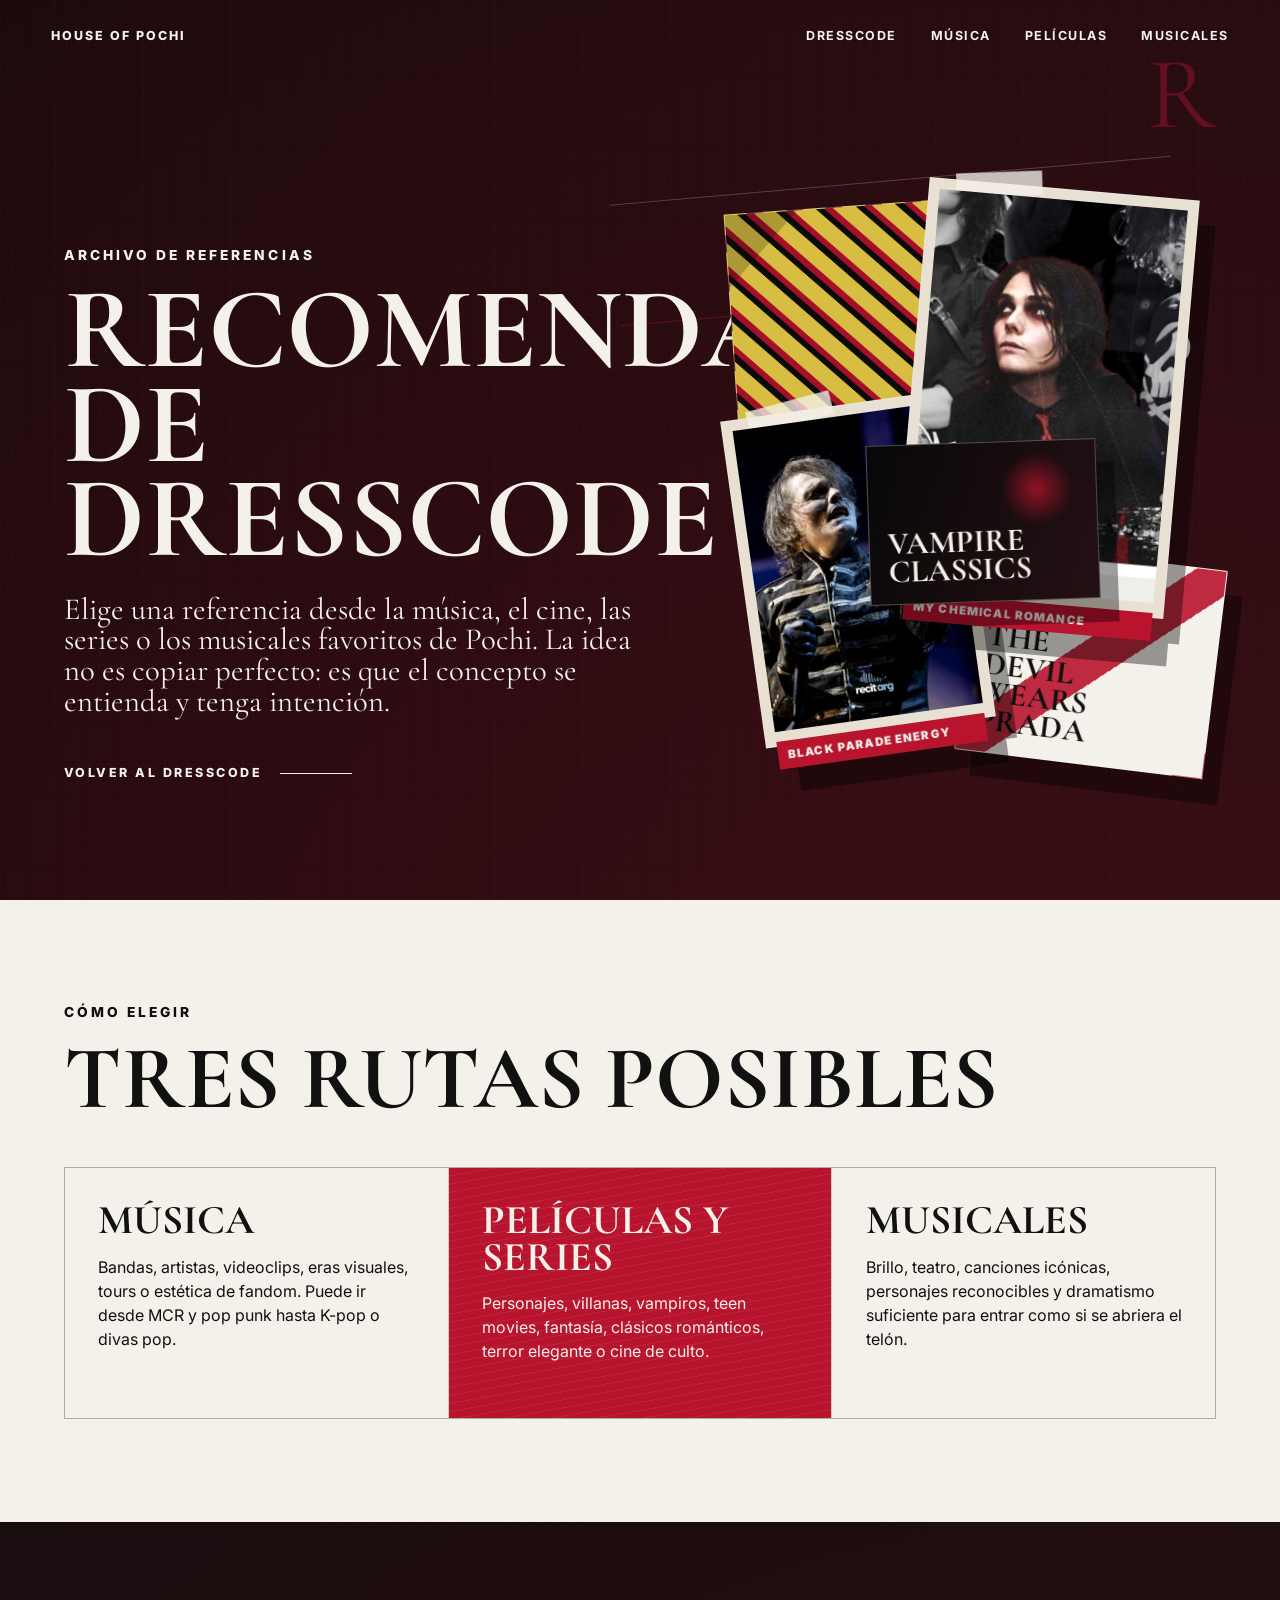
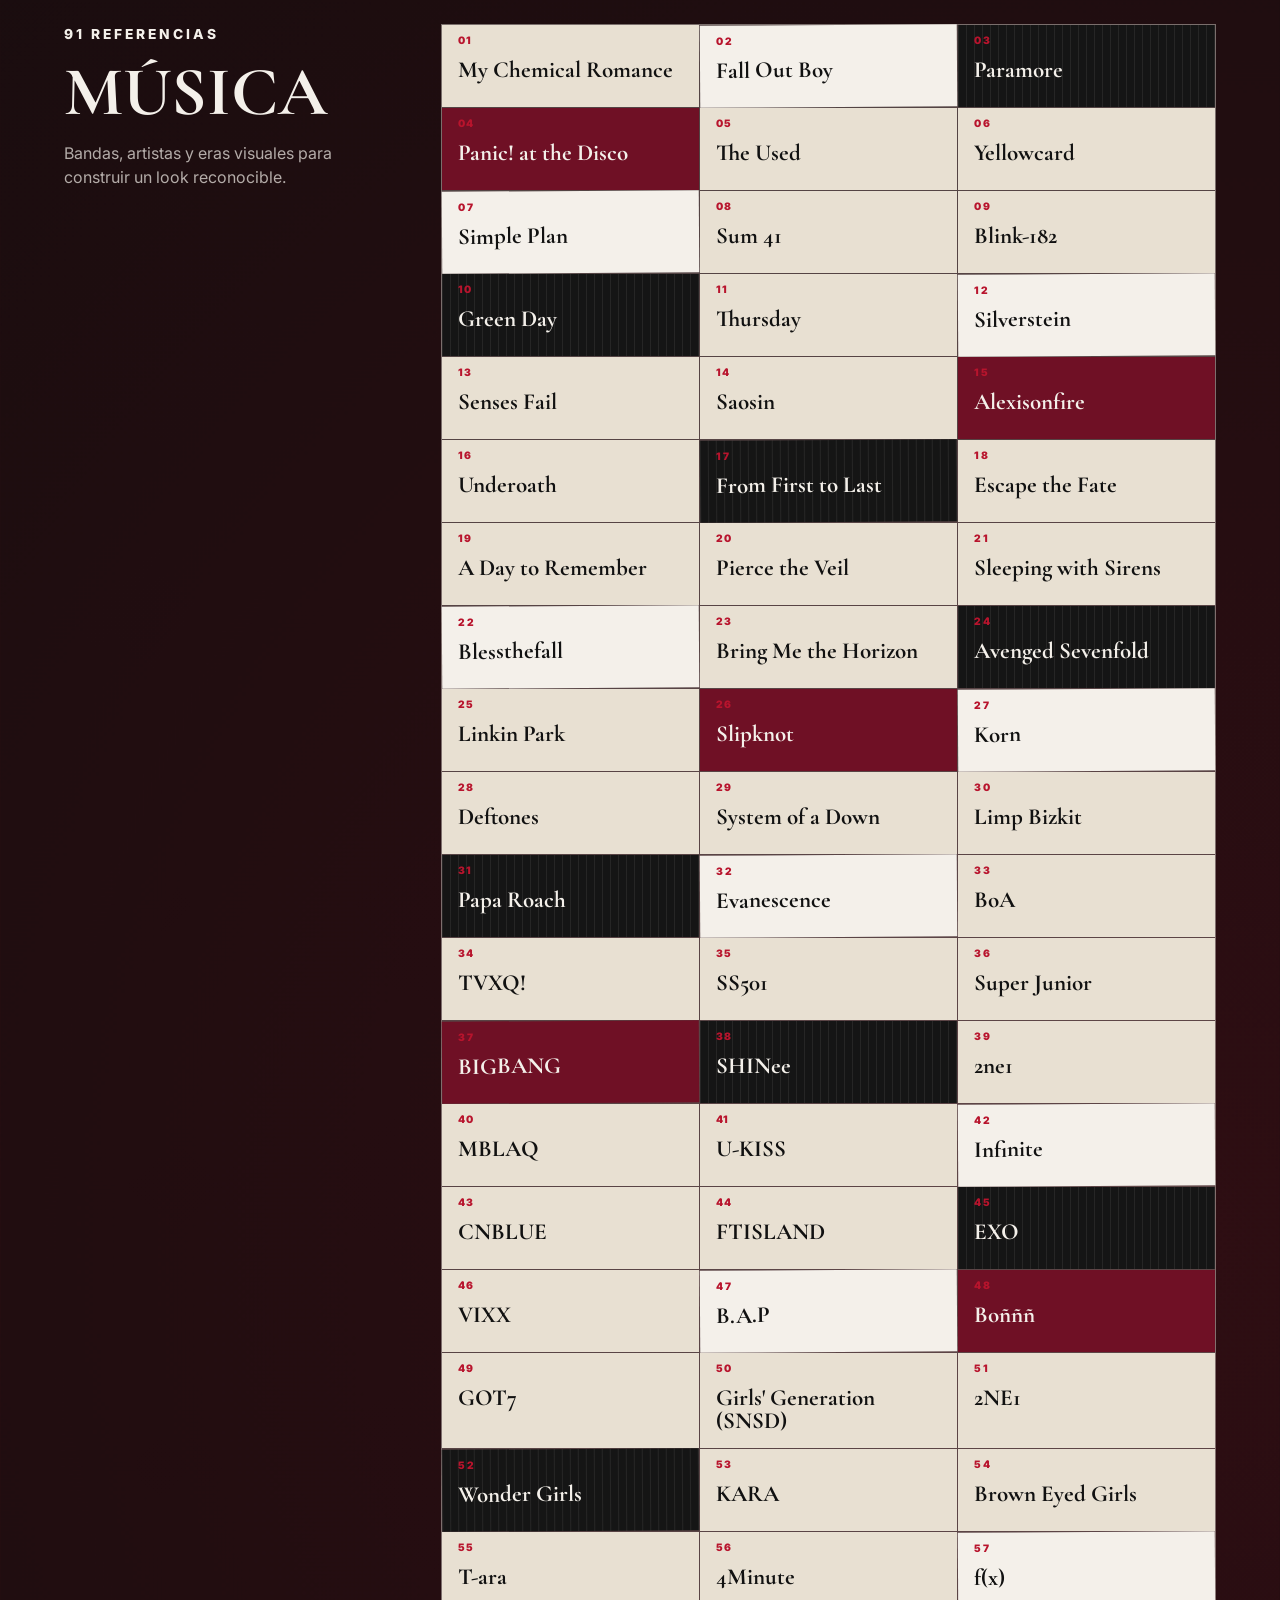
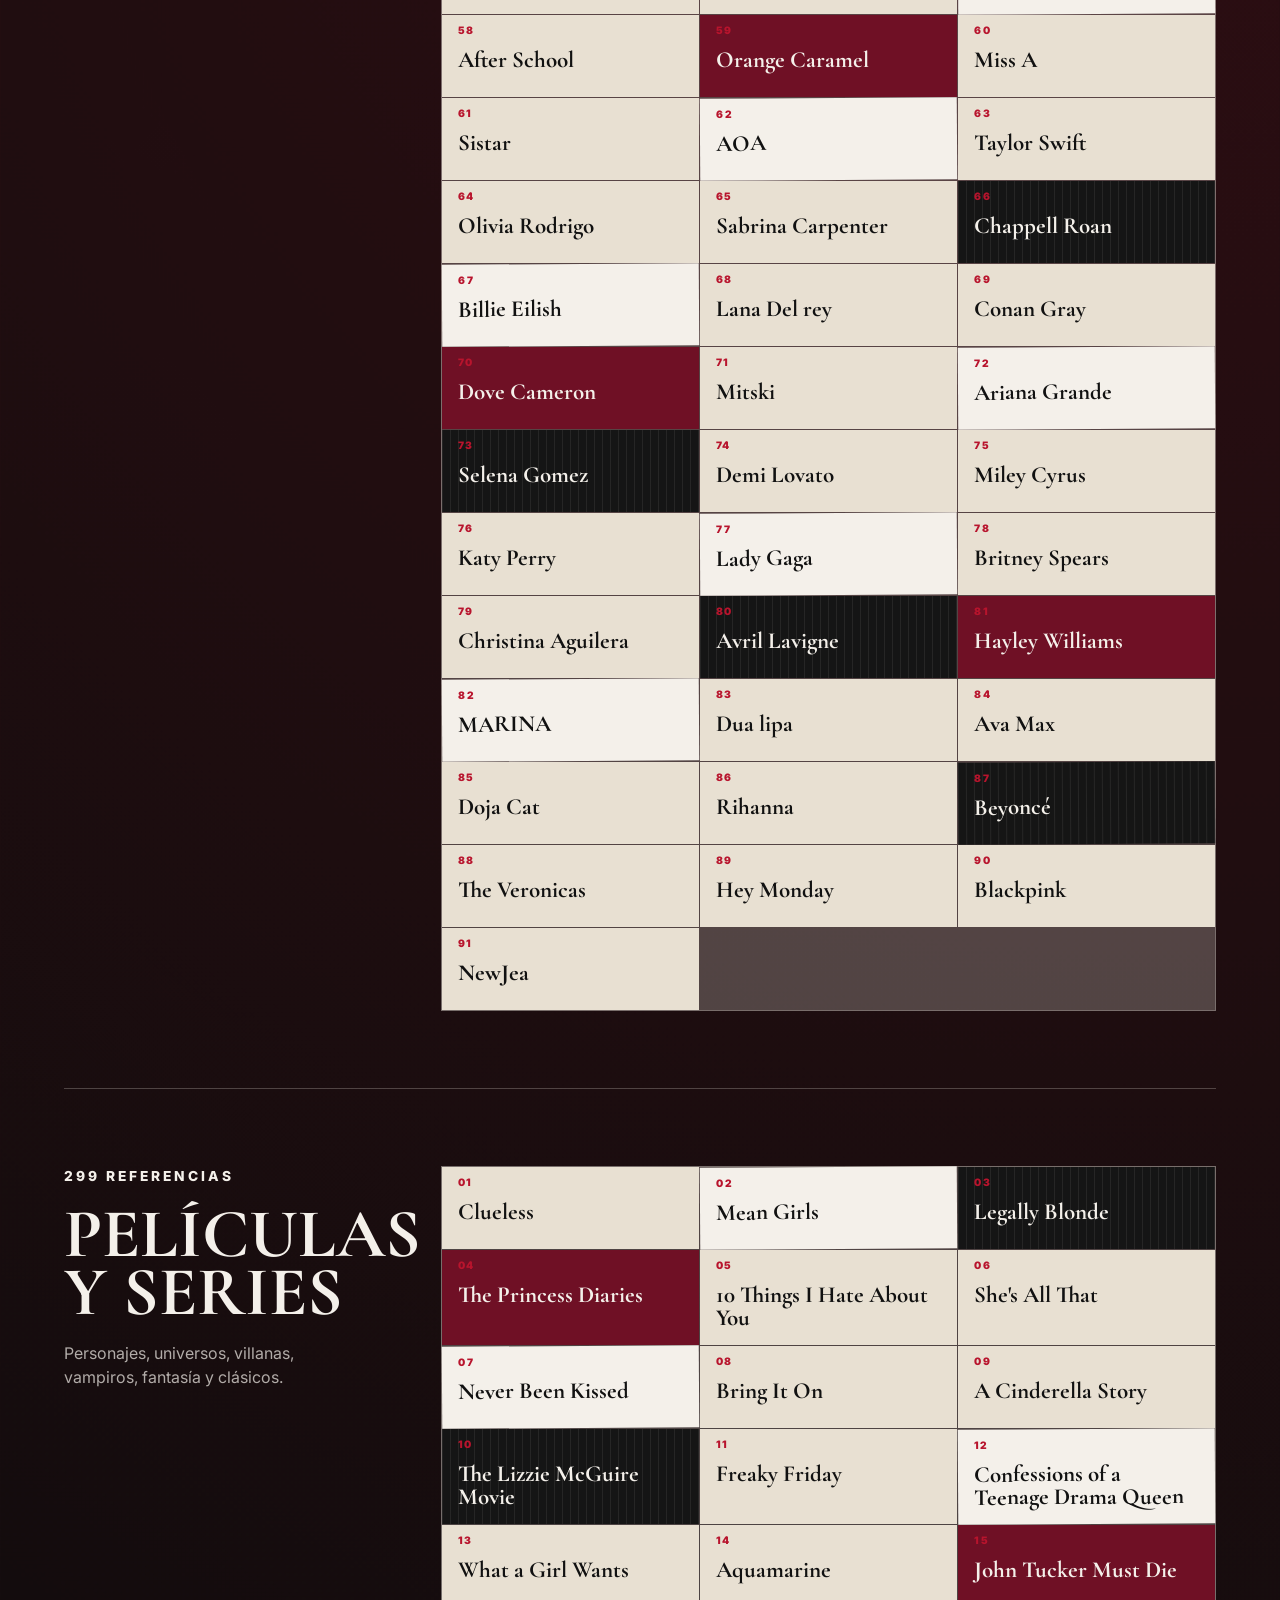
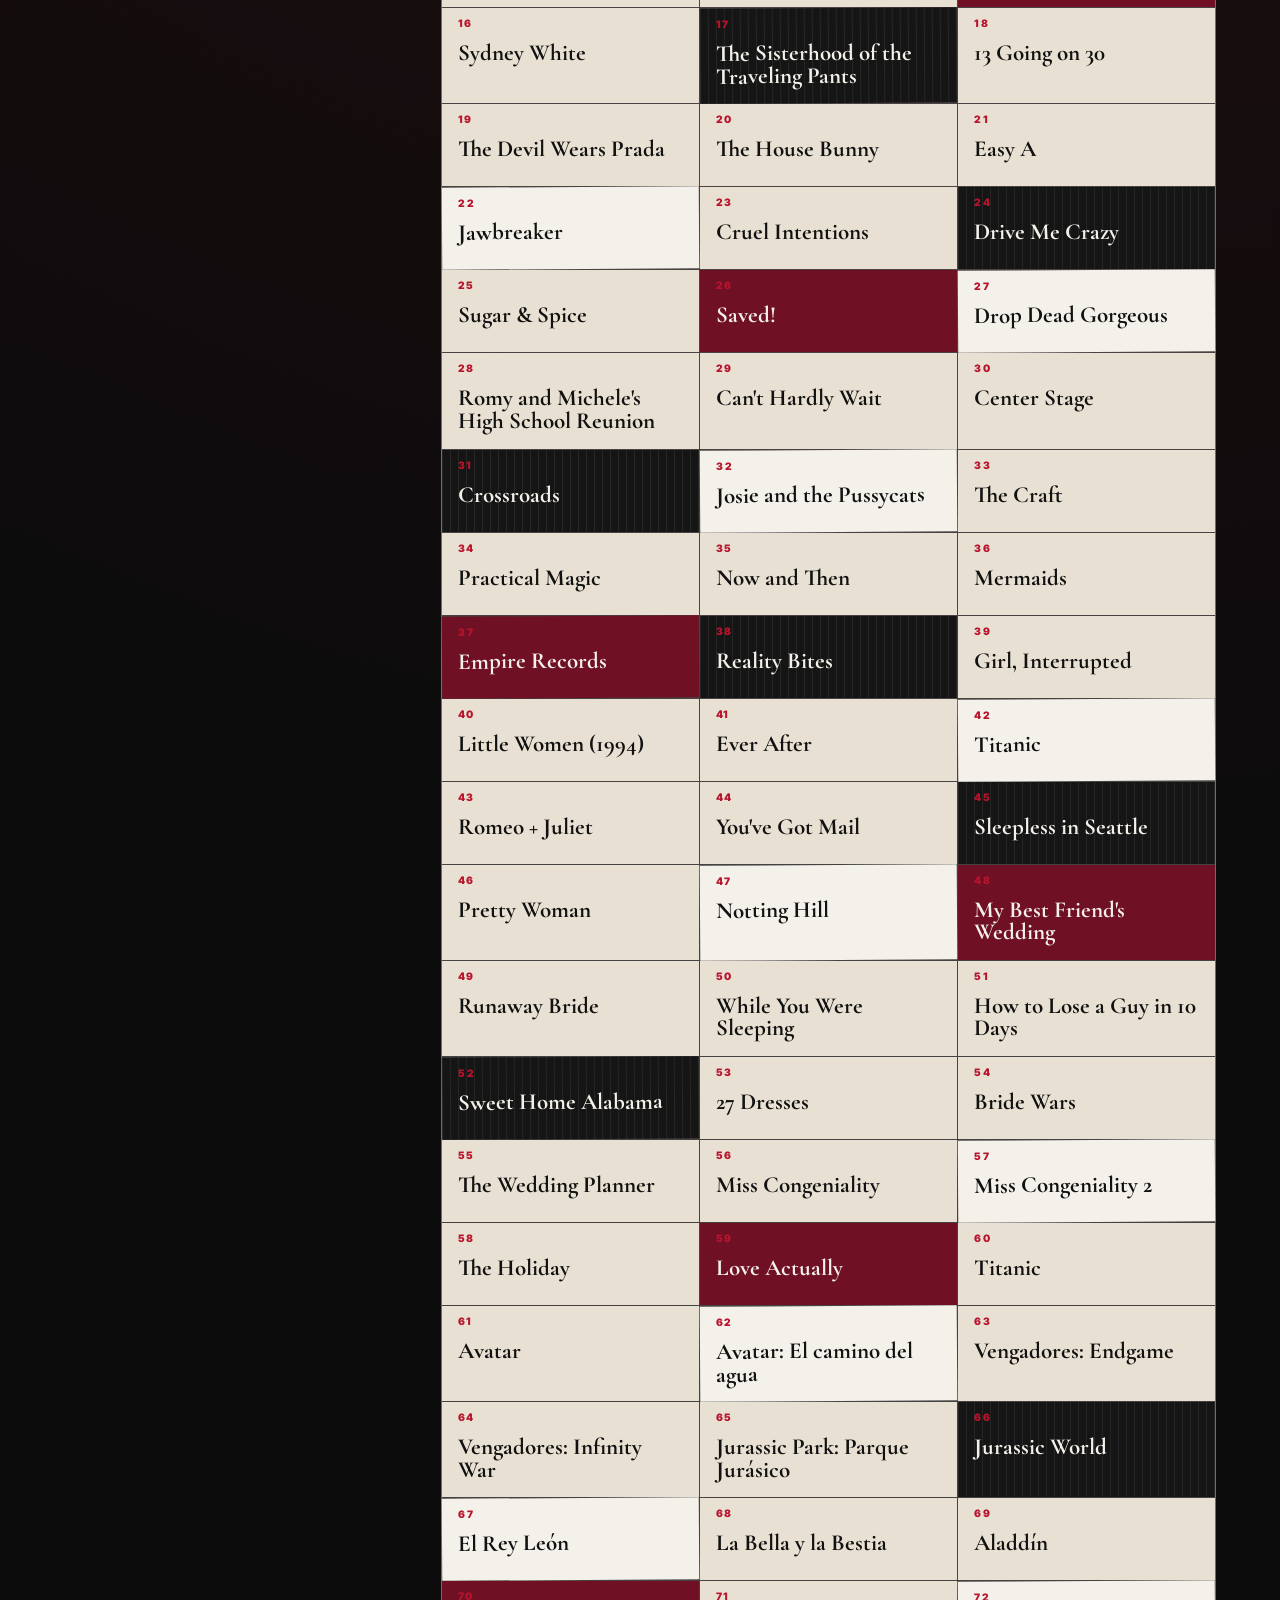
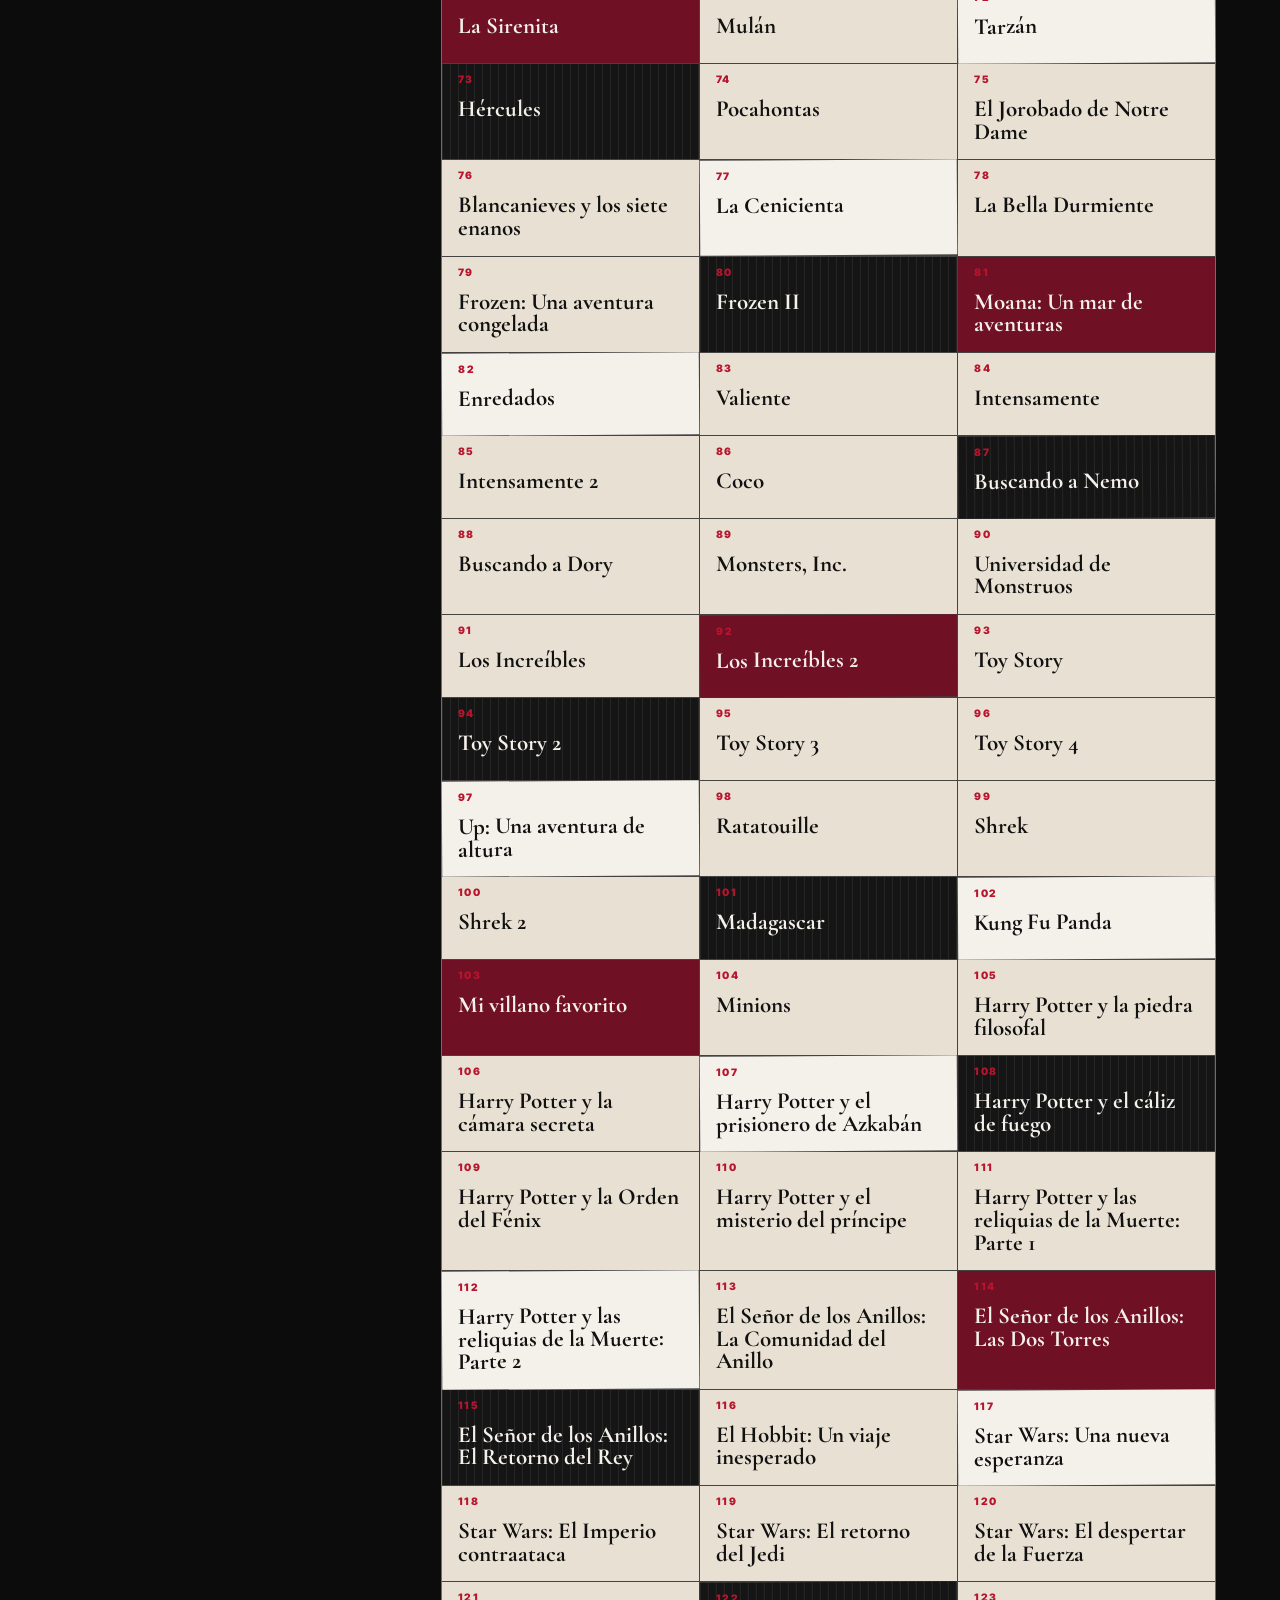
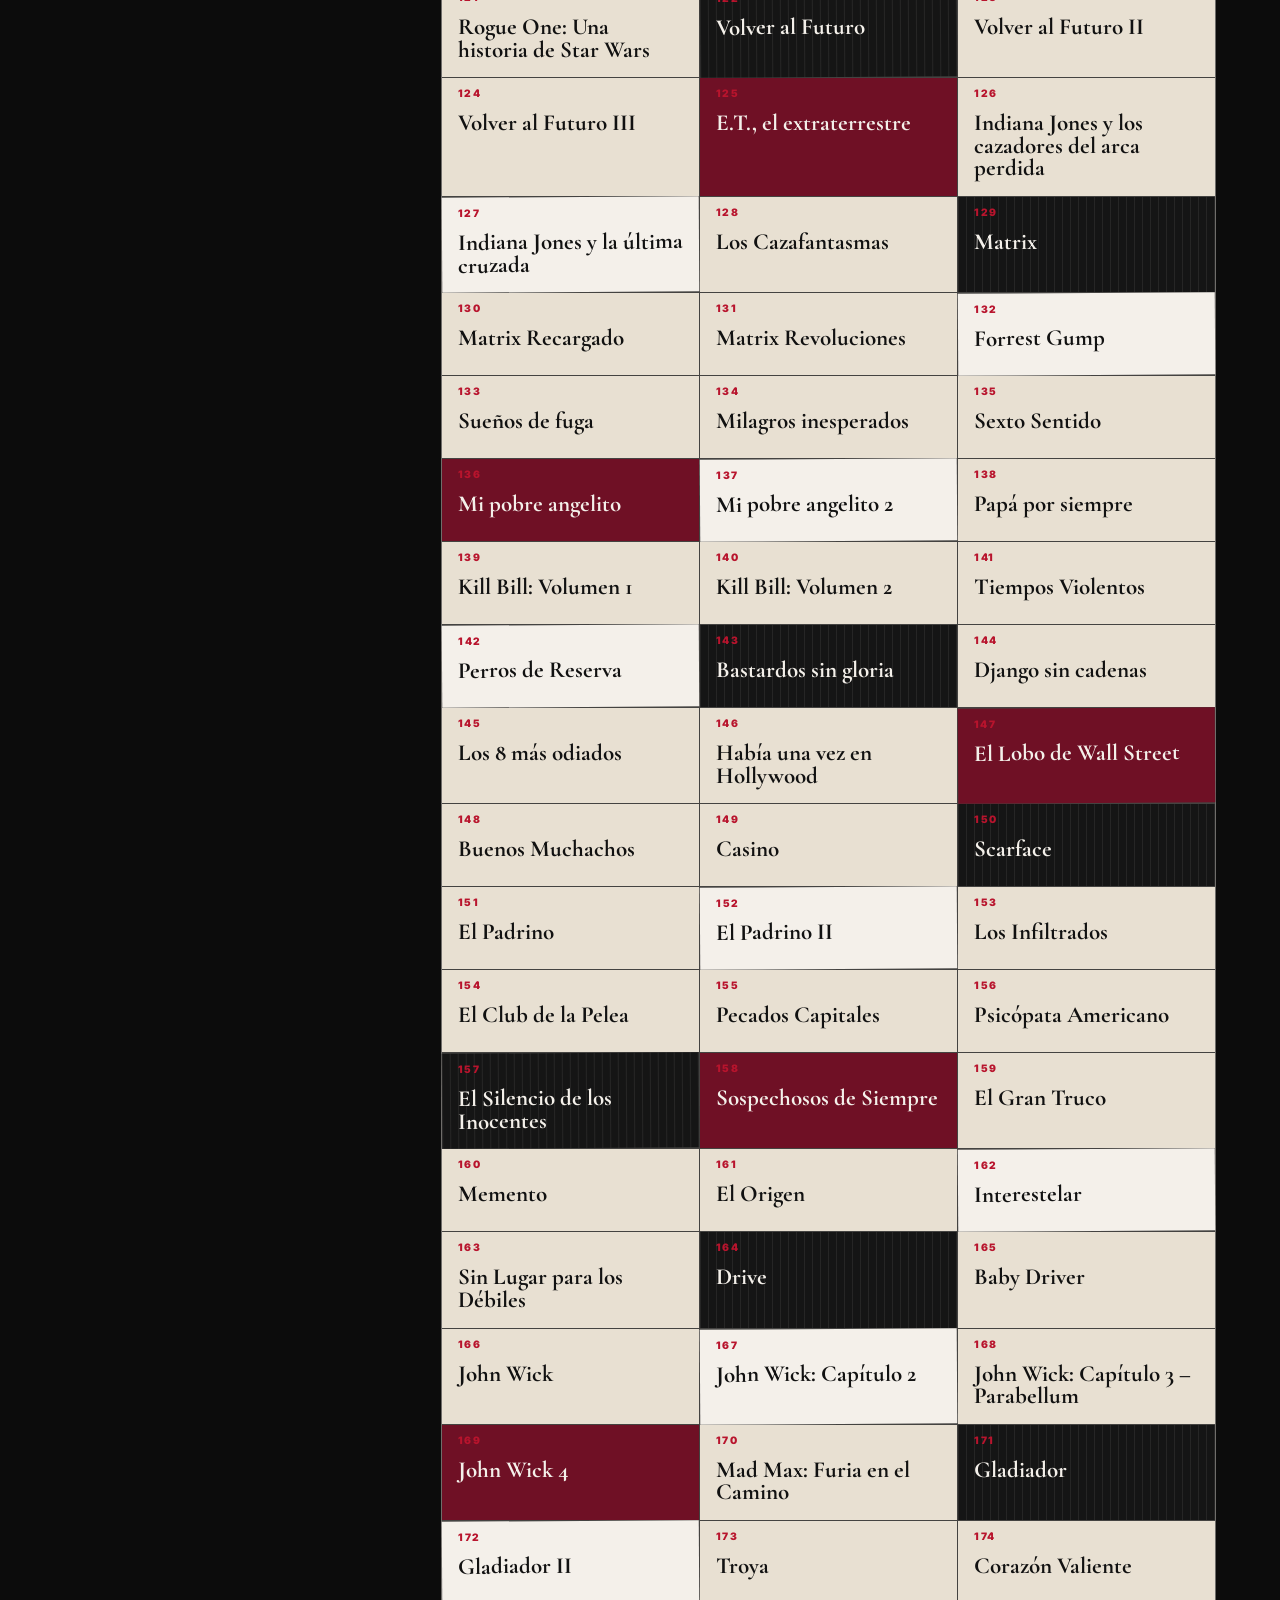
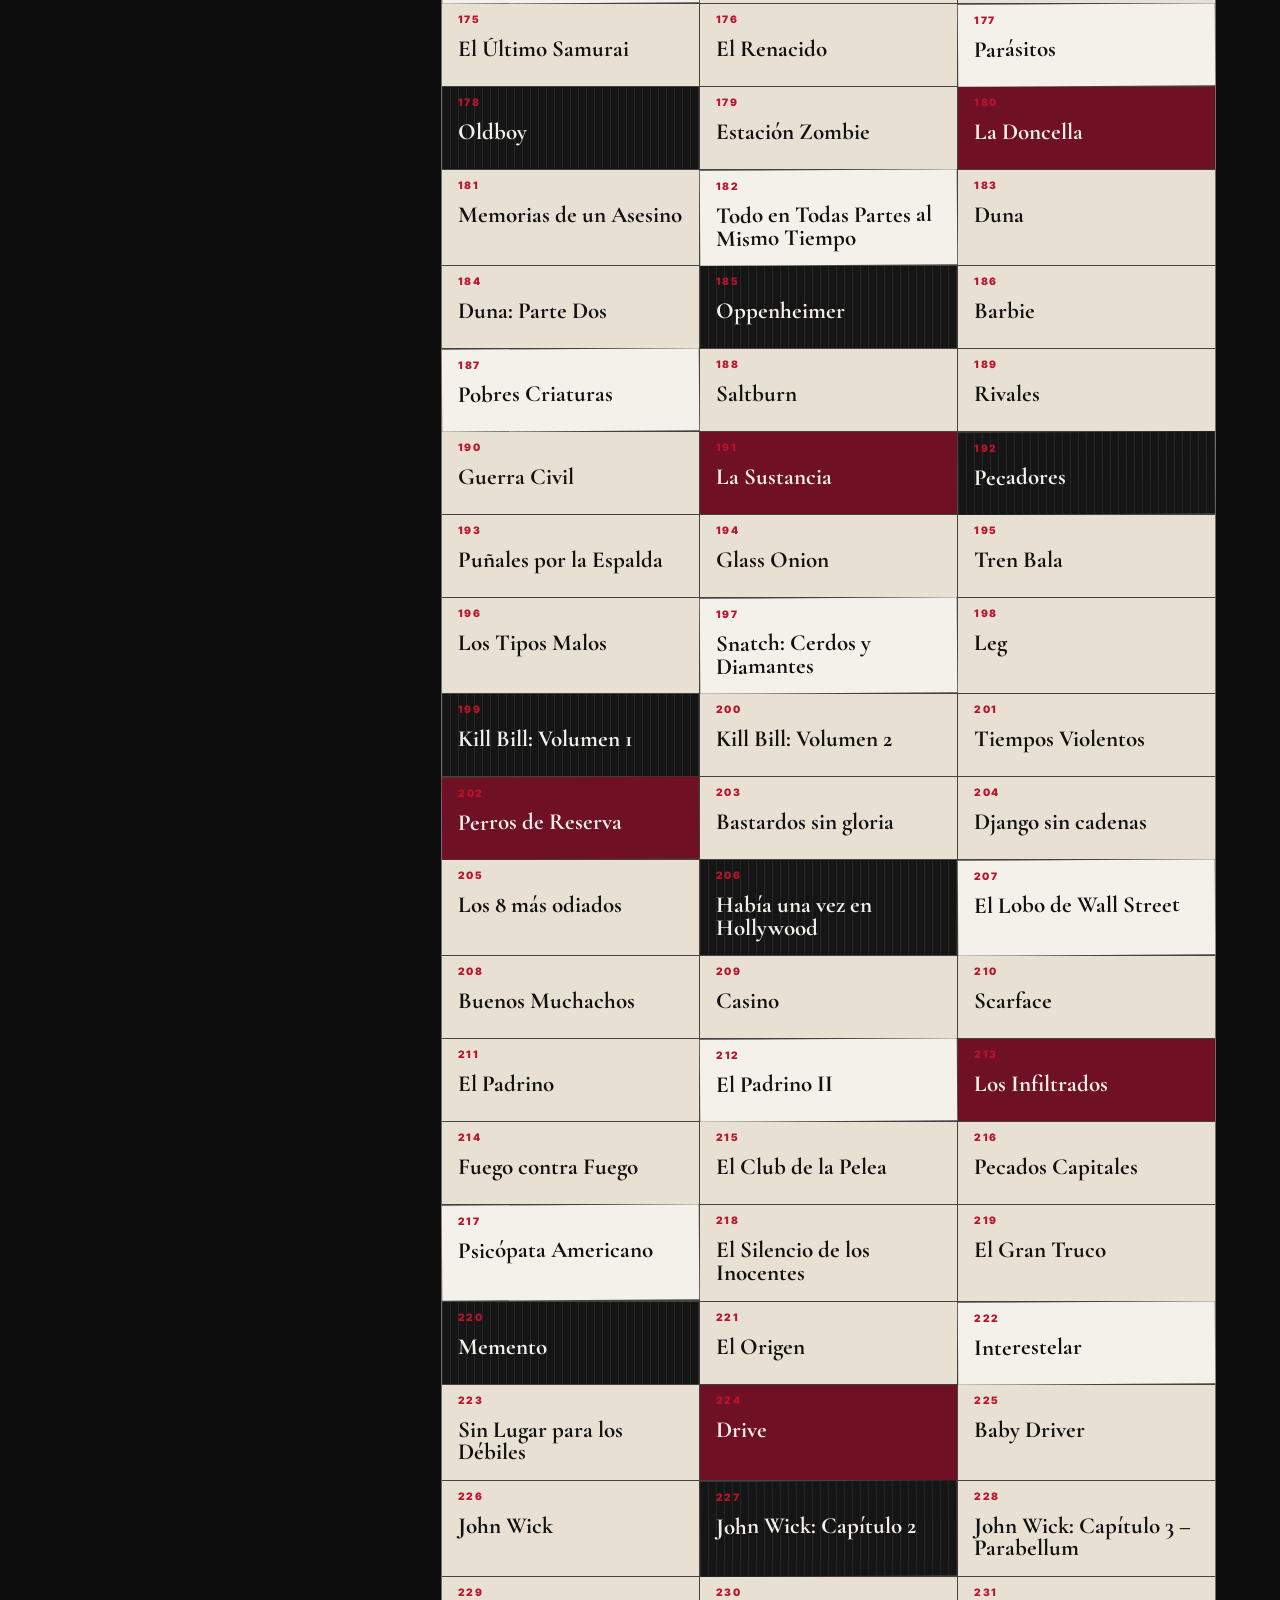
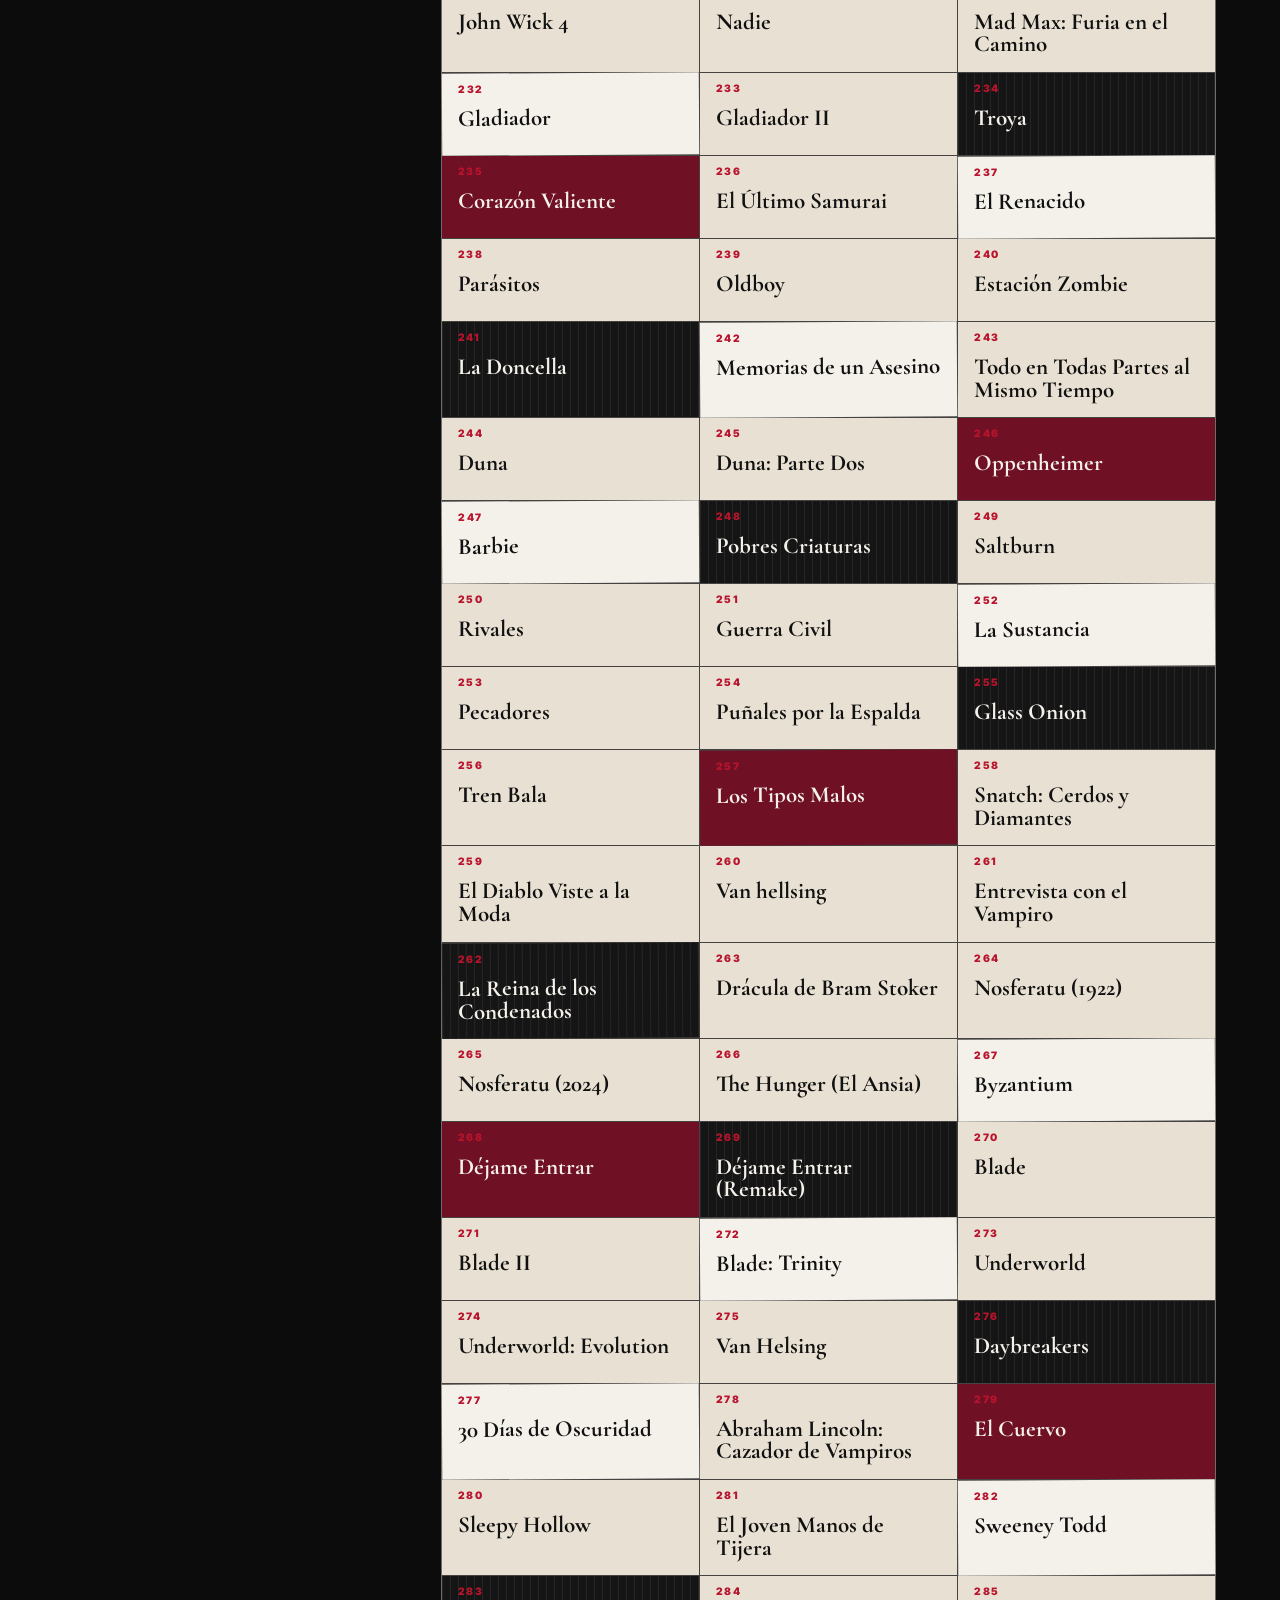
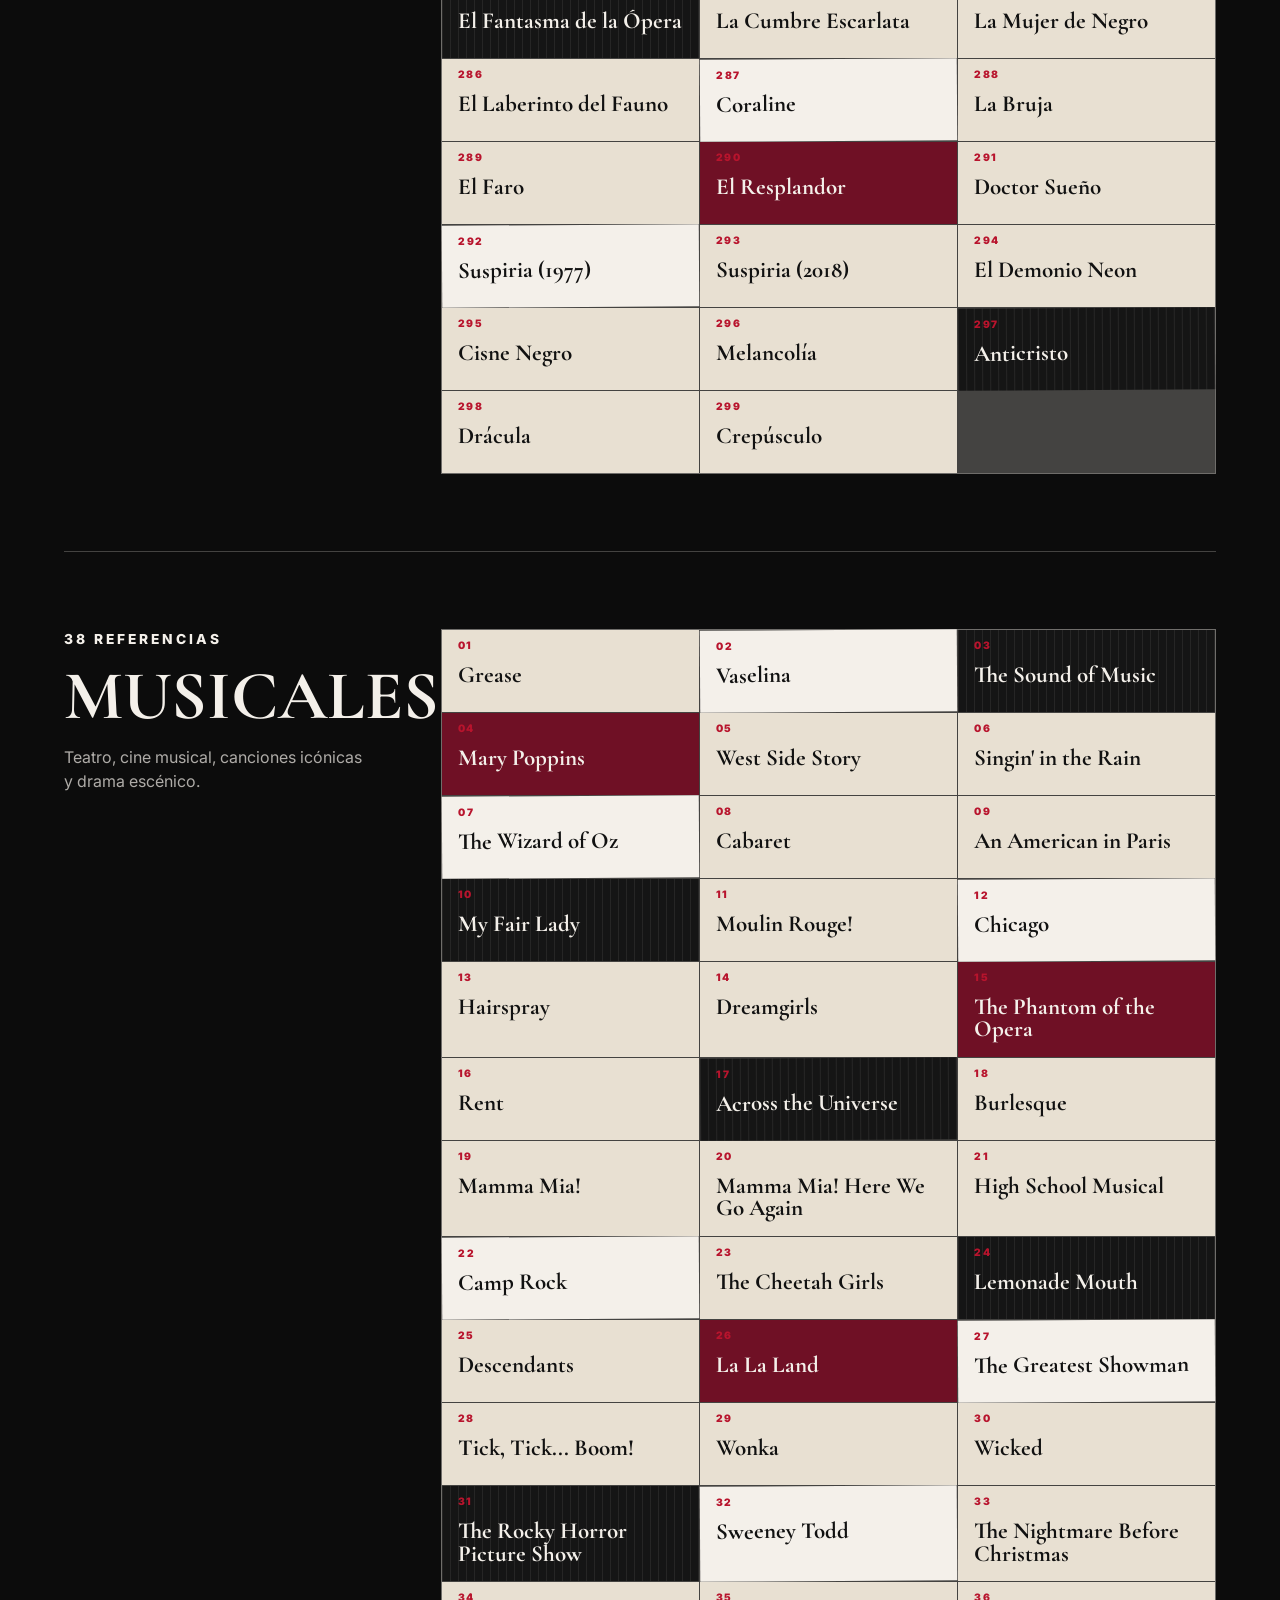
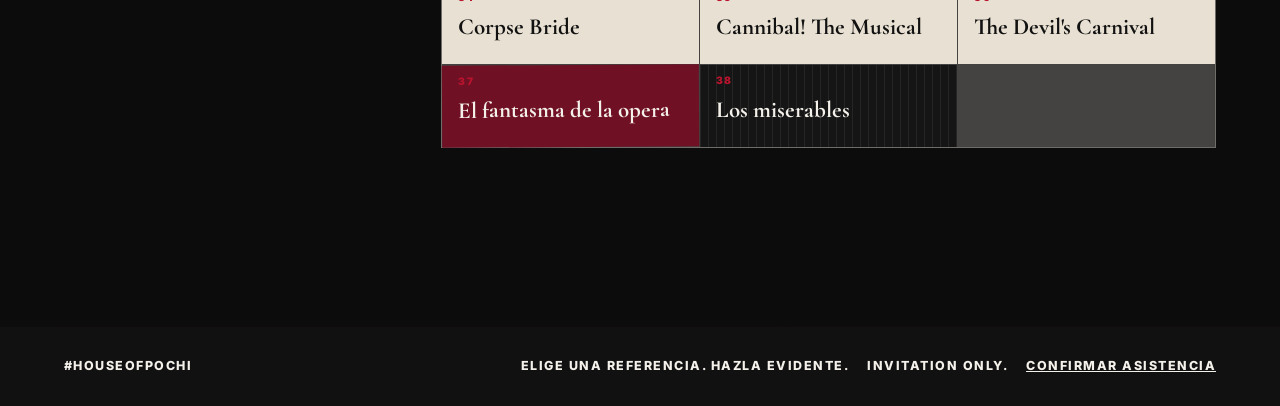
==== site/recomendaciones.html @ 03ee0572 "Add dress code recommendations page" ====
<!doctype html>
<html lang="es">
  <head>
    <meta charset="utf-8">
    <meta name="viewport" content="width=device-width, initial-scale=1">
    <meta name="description" content="Recomendaciones de temáticas para el dresscode de House of Pochi.">
    <meta name="theme-color" content="#0d0d0d">
    <meta property="og:type" content="website">
    <meta property="og:url" content="https://gatitapochi.cl/recomendaciones.html">
    <meta property="og:site_name" content="House of Pochi">
    <meta property="og:title" content="Recomendaciones de dresscode - House of Pochi">
    <meta property="og:description" content="Música, películas, series y musicales para elegir una referencia de disfraz.">
    <meta property="og:image" content="https://gatitapochi.cl/assets/og-invitation-glam.jpg">
    <meta property="og:image:secure_url" content="https://gatitapochi.cl/assets/og-invitation-glam.jpg">
    <meta name="twitter:card" content="summary_large_image">
    <meta name="twitter:title" content="Recomendaciones de dresscode - House of Pochi">
    <meta name="twitter:description" content="Música, películas, series y musicales para elegir una referencia de disfraz.">
    <meta name="twitter:image" content="https://gatitapochi.cl/assets/og-invitation-glam.jpg">
    <title>Recomendaciones | House of Pochi</title>
    <link rel="icon" type="image/png" sizes="32x32" href="assets/favicon-32.png?v=20260702-cake-icon">
    <link rel="apple-touch-icon" sizes="180x180" href="assets/apple-touch-icon.png?v=20260702-cake-icon">
    <link rel="preconnect" href="https://fonts.googleapis.com">
    <link rel="preconnect" href="https://fonts.gstatic.com" crossorigin>
    <link href="https://fonts.googleapis.com/css2?family=Cormorant+Garamond:wght@500;600;700&family=Inter:wght@400;500;600;700;800&display=swap" rel="stylesheet">
    <link rel="stylesheet" href="styles.css?v=20260705-recomendaciones">
    <script src="recomendaciones.js?v=20260705" defer></script>
  </head>
  <body class="recommendations-page">
    <a class="skip-link" href="#recommendations-main">Saltar al contenido</a>
    <header class="site-header recommendations-header" aria-label="Navegacion principal">
      <a class="brand-mark" href="index.html#cover">HOUSE OF POCHI</a>
      <nav>
        <a href="index.html#dress-code">Dresscode</a>
        <a href="#musica">Música</a>
        <a href="#peliculas-y-series">Películas</a>
        <a href="#musicales">Musicales</a>
      </nav>
    </header>

    <main id="recommendations-main">
      <section class="recommendations-hero" aria-labelledby="recommendations-title">
        <div class="section-index">R</div>
        <div class="recommendations-copy">
          <p class="kicker">Archivo de referencias</p>
          <h1 id="recommendations-title">Recomendaciones de dresscode</h1>
          <p>Elige una referencia desde la música, el cine, las series o los musicales favoritos de Pochi. La idea no es copiar perfecto: es que el concepto se entienda y tenga intención.</p>
          <a class="enter-link" href="index.html#dress-code">Volver al dresscode</a>
        </div>

        <div class="reference-collage" aria-label="Referencias visuales para disfraces">
          <figure class="reference-photo reference-mcr">
            <img src="assets/gerard-way-collage2.png" alt="Referencia visual inspirada en My Chemical Romance">
            <figcaption>My Chemical Romance</figcaption>
          </figure>
          <figure class="reference-photo reference-stage">
            <img src="assets/gerard-way-collage.png?v=20260703-gerard-stage" alt="Referencia escénica de estética emo">
            <figcaption>Black parade energy</figcaption>
          </figure>
          <div class="reference-poster poster-clueless" role="img" aria-label="Referencia visual inspirada en Clueless">
            <span>Clueless</span>
          </div>
          <div class="reference-poster poster-prada" role="img" aria-label="Referencia visual inspirada en The Devil Wears Prada">
            <span>The Devil Wears Prada</span>
          </div>
          <div class="reference-poster poster-vampire" role="img" aria-label="Referencia visual inspirada en vampiros clásicos">
            <span>Vampire classics</span>
          </div>
        </div>
      </section>

      <section class="theme-guide" aria-labelledby="guide-title">
        <p class="kicker">Cómo elegir</p>
        <h2 id="guide-title">Tres rutas posibles</h2>
        <div class="theme-route-grid">
          <article>
            <h3>Música</h3>
            <p>Bandas, artistas, videoclips, eras visuales, tours o estética de fandom. Puede ir desde MCR y pop punk hasta K-pop o divas pop.</p>
          </article>
          <article>
            <h3>Películas y Series</h3>
            <p>Personajes, villanas, vampiros, teen movies, fantasía, clásicos románticos, terror elegante o cine de culto.</p>
          </article>
          <article>
            <h3>Musicales</h3>
            <p>Brillo, teatro, canciones icónicas, personajes reconocibles y dramatismo suficiente para entrar como si se abriera el telón.</p>
          </article>
        </div>
      </section>

      <section class="theme-lists" aria-label="Listado completo de temáticas">
        <div id="theme-status" class="theme-status">Cargando recomendaciones...</div>
        <div id="theme-lists"></div>
      </section>
    </main>

    <footer class="footer">
      <p>#HouseOfPochi</p>
      <strong>Elige una referencia. Hazla evidente.</strong>
      <span>Invitation only.</span>
      <a href="index.html#rsvp">Confirmar asistencia</a>
    </footer>
  </body>
</html>
---- site/styles.css ----
:root {
  --color-ink: #111111;
  --color-paper: #f4f0ea;
  --color-warm: #fffaf1;
  --color-burgundy: #6f1025;
  --color-blood: #b8142d;
  --color-champagne: #c8b58a;
  --color-newsprint: #e8e0d2;
  --color-xerox: #050505;
  --color-muted: #77706a;
  --color-line: rgba(17, 17, 17, 0.16);
  --color-line-light: rgba(244, 240, 234, 0.24);
  --font-serif: "Cormorant Garamond", Georgia, "Times New Roman", serif;
  --font-sans: "Inter", Arial, sans-serif;
  --header-height: 72px;
}

* {
  box-sizing: border-box;
}

html {
  scroll-behavior: smooth;
  overflow-x: hidden;
}

body {
  margin: 0;
  background: var(--color-paper);
  color: var(--color-ink);
  font-family: var(--font-sans);
  line-height: 1.5;
  cursor: default;
  overflow-x: hidden;
}

body::before {
  position: fixed;
  inset: 0;
  z-index: 20;
  pointer-events: none;
  content: "";
  opacity: 0.2;
  background-image:
    linear-gradient(rgba(17, 17, 17, 0.04) 1px, transparent 1px),
    linear-gradient(90deg, rgba(17, 17, 17, 0.03) 1px, transparent 1px);
  background-size: 38px 38px;
  mix-blend-mode: multiply;
}

a {
  color: inherit;
}

button,
input,
textarea {
  font: inherit;
}

.skip-link {
  position: fixed;
  top: 12px;
  left: 12px;
  z-index: 50;
  padding: 10px 14px;
  color: var(--color-paper);
  background: var(--color-ink);
  transform: translateY(-160%);
}

.skip-link:focus {
  transform: translateY(0);
}

.cursor-dot {
  position: fixed;
  z-index: 100;
  top: 50%;
  left: 50%;
  width: 18px;
  height: 18px;
  border: 1px solid var(--color-burgundy);
  border-radius: 50%;
  pointer-events: none;
  transform: translate(-50%, -50%);
  opacity: 0;
  transition: opacity 160ms ease, width 160ms ease, height 160ms ease;
}

.site-header {
  position: fixed;
  top: 0;
  right: 0;
  left: 0;
  z-index: 30;
  display: flex;
  align-items: center;
  justify-content: space-between;
  min-height: var(--header-height);
  padding: 18px clamp(18px, 4vw, 56px);
  color: var(--color-paper);
  mix-blend-mode: difference;
}

.brand-mark,
.site-header nav a {
  text-decoration: none;
}

.brand-mark {
  max-width: 48vw;
  overflow: hidden;
  font-size: 0.78rem;
  font-weight: 800;
  letter-spacing: 0.16em;
  text-overflow: ellipsis;
  white-space: nowrap;
}

.site-header nav {
  display: flex;
  gap: clamp(14px, 3vw, 34px);
  font-size: 0.78rem;
  font-weight: 700;
  letter-spacing: 0.12em;
  text-transform: uppercase;
}

.cover {
  position: relative;
  display: grid;
  grid-template-columns: minmax(0, 0.98fr) minmax(340px, 0.9fr);
  gap: clamp(20px, 4vw, 64px);
  min-height: 100svh;
  padding: calc(var(--header-height) + 26px) clamp(20px, 5vw, 78px) 40px;
  overflow: hidden;
  color: var(--color-paper);
  background:
    radial-gradient(circle at 74% 30%, rgba(184, 20, 45, 0.38), transparent 28%),
    linear-gradient(135deg, transparent 0 46%, rgba(255, 255, 255, 0.035) 46% 47%, transparent 47%),
    linear-gradient(110deg, #0d0d0d 0%, #191513 52%, #0a0a0a 100%);
  box-shadow: inset 0 -150px 130px rgba(9, 9, 9, 0.96);
}

.cover::before,
.cover::after {
  position: absolute;
  z-index: 1;
  pointer-events: none;
  content: "";
}

.cover::before {
  right: 9%;
  top: 16%;
  width: min(42vw, 620px);
  height: 1px;
  background: rgba(244, 240, 234, 0.28);
  box-shadow:
    0 54px 0 rgba(184, 20, 45, 0.28),
    0 108px 0 rgba(244, 240, 234, 0.12);
  transform: rotate(-5deg);
}

.cover::after {
  left: 43%;
  top: 0;
  width: 72px;
  height: 110%;
  background:
    repeating-linear-gradient(0deg, rgba(244, 240, 234, 0.09) 0 2px, transparent 2px 10px),
    rgba(255, 255, 255, 0.025);
  transform: rotate(38deg);
}

.texture {
  position: fixed;
  inset: 0;
  z-index: 0;
  pointer-events: none;
  background-image:
    repeating-linear-gradient(90deg, rgba(255, 255, 255, 0.05) 0 1px, transparent 1px 10px),
    repeating-linear-gradient(0deg, rgba(255, 255, 255, 0.035) 0 1px, transparent 1px 8px);
  opacity: 0.22;
  animation: grainShift 16s linear infinite;
}

.cover-copy {
  position: relative;
  z-index: 2;
  align-self: end;
  max-width: 760px;
}

.kicker {
  margin: 0 0 18px;
  font-size: clamp(0.72rem, 1.2vw, 0.86rem);
  font-weight: 800;
  letter-spacing: 0.22em;
  text-transform: uppercase;
}

h1,
h2,
h3,
p {
  overflow-wrap: anywhere;
}

.editorial-title,
.editorial-title span,
.limited-edition,
.details .section-heading h2,
.pochi-label,
.pochi-rip,
.pochi-caption {
  overflow-wrap: normal;
  word-break: normal;
  hyphens: manual;
}

.cover h1 {
  max-width: 11ch;
  margin: 0;
  font-family: var(--font-serif);
  font-size: 9.25rem;
  font-weight: 700;
  line-height: 0.78;
  text-transform: uppercase;
}

.cover-subtitle {
  max-width: 520px;
  margin: 22px 0 22px;
  font-family: var(--font-serif);
  font-size: 2.15rem;
  line-height: 1;
}

.costume-stamp {
  display: inline-block;
  margin: 0 0 22px;
  padding: 10px 14px;
  color: var(--color-paper);
  background: var(--color-blood);
  box-shadow: 7px 7px 0 rgba(244, 240, 234, 0.12);
  font-size: 0.72rem;
  font-weight: 900;
  letter-spacing: 0.18em;
  text-transform: uppercase;
  transform: rotate(-2deg);
}

.cover-meta {
  display: flex;
  flex-wrap: wrap;
  gap: 14px 28px;
  max-width: 780px;
  padding-top: 20px;
  border-top: 1px solid var(--color-line-light);
  color: rgba(244, 240, 234, 0.78);
  font-size: 0.86rem;
  letter-spacing: 0.08em;
  text-transform: uppercase;
}

.enter-link {
  display: inline-flex;
  min-height: 48px;
  align-items: center;
  margin-top: 32px;
  color: var(--color-paper);
  font-size: 0.78rem;
  font-weight: 800;
  letter-spacing: 0.2em;
  text-decoration: none;
  text-transform: uppercase;
}

.enter-link::after {
  width: 72px;
  height: 1px;
  margin-left: 18px;
  background: currentColor;
  content: "";
  transition: width 180ms ease;
}

.enter-link:hover::after,
.enter-link:focus-visible::after {
  width: 104px;
}

.cover-art {
  position: relative;
  z-index: 1;
  height: clamp(430px, 62svh, 620px);
  min-height: 0;
  align-self: center;
  filter: drop-shadow(0 26px 60px rgba(0, 0, 0, 0.42));
}

.cover-art::before,
.cover-art::after {
  position: absolute;
  z-index: 0;
  content: "";
}

.cover-art::before {
  inset: 5% 10% 8% 5%;
  background:
    linear-gradient(90deg, rgba(5, 5, 5, 0.22) 1px, transparent 1px),
    linear-gradient(var(--color-newsprint), #c9bea7);
  background-size: 8px 100%, 100% 100%;
  clip-path: polygon(0 5%, 96% 0, 100% 91%, 7% 100%);
  opacity: 0.2;
  transform: rotate(-3deg);
}

.cover-art::after {
  right: 2%;
  bottom: 7%;
  width: 48%;
  height: 18%;
  background:
    repeating-linear-gradient(-8deg, var(--color-paper) 0 10px, transparent 10px 18px),
    var(--color-blood);
  clip-path: polygon(4% 15%, 100% 0, 92% 78%, 0 100%);
  opacity: 0.74;
  transform: rotate(5deg);
  mix-blend-mode: screen;
}

.art-frame {
  position: absolute;
  border: 1px solid var(--color-line-light);
  z-index: 1;
}

.frame-one {
  inset: 7% 4% 5% 16%;
}

.frame-two {
  inset: 17% 18% 18% 3%;
  border-color: rgba(200, 181, 138, 0.45);
}

.editorial-figure {
  position: absolute;
  z-index: 4;
  right: 17%;
  bottom: 9%;
  width: min(58%, 330px);
  height: 76%;
}

.figure-head,
.figure-neck,
.figure-coat,
.figure-lapel {
  position: absolute;
  display: block;
}

.figure-head {
  top: 0;
  left: 50%;
  width: 92px;
  height: 118px;
  border: 1px solid rgba(244, 240, 234, 0.6);
  border-radius: 52% 48% 46% 54%;
  background: linear-gradient(145deg, #1b1715, #6f1025);
  transform: translateX(-50%);
}

.figure-neck {
  top: 106px;
  left: 50%;
  width: 36px;
  height: 80px;
  background: #1b1715;
  transform: translateX(-50%);
}

.figure-coat {
  right: 0;
  bottom: 0;
  left: 0;
  height: 72%;
  clip-path: polygon(50% 0, 100% 28%, 86% 100%, 13% 100%, 0 28%);
  background:
    linear-gradient(120deg, transparent 0 45%, rgba(244, 240, 234, 0.18) 45% 46%, transparent 46%),
    linear-gradient(180deg, #1a1716 0%, #0a0a0a 100%);
  border: 1px solid rgba(244, 240, 234, 0.2);
}

.figure-lapel {
  top: 31%;
  left: 50%;
  width: 1px;
  height: 64%;
  background: rgba(244, 240, 234, 0.42);
}

.type-strip {
  position: absolute;
  z-index: 6;
  padding: 9px 12px;
  border-top: 1px solid rgba(244, 240, 234, 0.42);
  border-bottom: 1px solid rgba(244, 240, 234, 0.42);
  color: rgba(244, 240, 234, 0.74);
  font-size: 0.72rem;
  font-weight: 800;
  letter-spacing: 0.22em;
}

.strip-left {
  top: 21%;
  left: 2%;
  transform: rotate(-90deg);
}

.strip-right {
  right: -4%;
  bottom: 24%;
  transform: rotate(90deg);
}

.issue-number {
  position: absolute;
  z-index: 2;
  right: 7%;
  top: 4%;
  color: transparent;
  -webkit-text-stroke: 1px rgba(244, 240, 234, 0.58);
  font-family: var(--font-serif);
  font-size: clamp(8rem, 17vw, 15rem);
  line-height: 1;
}

.collage-note,
.collage-rip,
.special-guest,
.ink-skull {
  position: absolute;
  z-index: 7;
}

.collage-note {
  max-width: 190px;
  padding: 14px 16px;
  color: var(--color-xerox);
  background: var(--color-newsprint);
  border: 1px solid rgba(5, 5, 5, 0.35);
  box-shadow: 12px 12px 0 rgba(0, 0, 0, 0.24);
  font-family: var(--font-serif);
  font-size: clamp(1.2rem, 2.1vw, 2rem);
  font-weight: 700;
  line-height: 0.94;
  text-transform: uppercase;
}

.note-one {
  top: 8%;
  left: 12%;
  transform: rotate(-7deg);
}

.note-two {
  right: 4%;
  bottom: 4%;
  color: var(--color-paper);
  background: #171717;
  border-color: rgba(244, 240, 234, 0.34);
  transform: rotate(8deg);
}

.special-guest {
  top: 18%;
  left: 42%;
  width: min(31vw, 300px);
  min-width: 210px;
  margin: 0;
  padding: 10px 10px 14px;
  color: var(--color-xerox);
  background: var(--color-newsprint);
  border: 1px solid rgba(244, 240, 234, 0.5);
  box-shadow:
    18px 18px 0 rgba(0, 0, 0, 0.32),
    0 0 0 1px rgba(5, 5, 5, 0.42) inset;
  transform: rotate(4deg);
}

.special-guest::before,
.special-guest::after {
  position: absolute;
  z-index: 2;
  height: 22px;
  background: rgba(244, 240, 234, 0.72);
  box-shadow: 0 1px 0 rgba(5, 5, 5, 0.18);
  content: "";
}

.special-guest::before {
  top: -12px;
  left: 18px;
  width: 78px;
  transform: rotate(-8deg);
}

.special-guest::after {
  right: 18px;
  bottom: 48px;
  width: 92px;
  transform: rotate(9deg);
}

.special-guest img {
  display: block;
  width: 100%;
  aspect-ratio: 0.86;
  object-fit: cover;
  object-position: center top;
  filter: saturate(0.78) contrast(1.08);
  mix-blend-mode: multiply;
}

.special-guest figcaption {
  position: relative;
  z-index: 3;
  margin-top: 10px;
  padding: 8px 10px;
  color: var(--color-paper);
  background: var(--color-blood);
  font-size: 0.72rem;
  font-weight: 900;
  letter-spacing: 0.08em;
  line-height: 1.05;
  text-transform: uppercase;
  transform: rotate(-1deg);
}

.collage-rip {
  padding: 9px 18px;
  color: var(--color-paper);
  background: var(--color-blood);
  font-size: 0.76rem;
  font-weight: 900;
  letter-spacing: 0.16em;
  text-transform: uppercase;
  clip-path: polygon(0 18%, 9% 0, 25% 16%, 42% 2%, 58% 16%, 75% 0, 100% 18%, 94% 100%, 8% 86%);
}

.rip-one {
  left: 4%;
  bottom: 16%;
  transform: rotate(6deg);
}

.rip-two {
  right: 20%;
  top: 28%;
  background: var(--color-paper);
  color: var(--color-xerox);
  transform: rotate(-9deg);
}

.ink-skull {
  right: 6%;
  top: 36%;
  width: 122px;
  aspect-ratio: 1;
  border: 11px solid var(--color-paper);
  border-radius: 47% 47% 42% 42%;
  opacity: 0.92;
  transform: rotate(11deg);
}

.ink-skull::before,
.ink-skull::after,
.ink-skull span {
  position: absolute;
  display: block;
  content: "";
  background: var(--color-xerox);
}

.ink-skull::before,
.ink-skull::after {
  top: 36px;
  width: 24px;
  height: 27px;
  border-radius: 50%;
}

.ink-skull::before {
  left: 28px;
}

.ink-skull::after {
  right: 28px;
}

.ink-skull span:first-child {
  left: 50%;
  bottom: 24px;
  width: 44px;
  height: 10px;
  transform: translateX(-50%);
}

.ink-skull span:last-child {
  left: 50%;
  bottom: -22px;
  width: 72px;
  height: 38px;
  clip-path: polygon(0 0, 100% 0, 82% 100%, 18% 100%);
  transform: translateX(-50%);
}

.section-band {
  position: relative;
  padding: clamp(76px, 11vw, 148px) clamp(20px, 5vw, 78px);
  border-bottom: 0;
}

.invert {
  color: var(--color-paper);
  background: var(--color-ink);
}

.section-index {
  position: absolute;
  top: clamp(28px, 5vw, 54px);
  right: clamp(20px, 5vw, 78px);
  color: var(--color-burgundy);
  font-family: var(--font-serif);
  font-size: clamp(3.2rem, 8vw, 8rem);
  line-height: 0.8;
  opacity: 0.82;
}

.manifesto-grid {
  display: grid;
  grid-template-columns: minmax(0, 0.86fr) minmax(250px, 0.42fr) minmax(280px, 0.62fr);
  gap: clamp(24px, 4vw, 68px);
  align-items: center;
}

.manifesto {
  overflow: hidden;
  color: var(--color-paper);
  background:
    linear-gradient(180deg, #090909 0%, rgba(9, 9, 9, 0) 20%),
    radial-gradient(circle at 78% 34%, rgba(184, 20, 45, 0.24), transparent 28%),
    linear-gradient(110deg, #090909 0%, #14100f 56%, #211214 100%);
  box-shadow:
    inset 0 120px 120px rgba(9, 9, 9, 0.98),
    inset 0 -100px 110px rgba(12, 12, 12, 0.74);
}

.manifesto.section-band {
  padding-top: clamp(70px, 8vw, 112px);
  padding-bottom: clamp(70px, 8vw, 112px);
}

.manifesto::before,
.manifesto::after {
  position: absolute;
  pointer-events: none;
  content: "";
}

.manifesto::before {
  inset: 0;
  opacity: 0.22;
  background:
    repeating-linear-gradient(90deg, rgba(244, 240, 234, 0.06) 0 1px, transparent 1px 12px),
    repeating-linear-gradient(0deg, rgba(244, 240, 234, 0.04) 0 1px, transparent 1px 10px);
}

.manifesto::after {
  left: -8%;
  bottom: 10%;
  width: 62%;
  height: 70px;
  background:
    repeating-linear-gradient(-12deg, rgba(244, 240, 234, 0.12) 0 2px, transparent 2px 10px),
    rgba(255, 255, 255, 0.035);
  transform: rotate(-7deg);
}

.manifesto-title-wrap {
  position: relative;
  z-index: 2;
}

.editorial-title,
.section-heading h2,
.rsvp-copy h2,
.admin-panel h2,
.confirmation h2 {
  margin: 0;
  font-family: var(--font-serif);
  font-size: clamp(3rem, 8vw, 9rem);
  line-height: 0.86;
  text-transform: uppercase;
}

.manifesto .editorial-title {
  display: grid;
  gap: clamp(18px, 3vw, 34px);
  font-size: clamp(3rem, 4.8vw, 6.2rem);
}

.manifesto .editorial-title > span:first-child {
  max-width: 12ch;
  color: var(--color-paper);
  text-shadow: 0 12px 42px rgba(0, 0, 0, 0.48);
}

.limited-edition {
  display: inline-block;
  width: fit-content;
  max-width: 12ch;
  padding: clamp(14px, 2vw, 22px);
  color: var(--color-xerox);
  background: var(--color-newsprint);
  box-shadow:
    15px 15px 0 rgba(184, 20, 45, 0.72),
    24px 24px 0 rgba(0, 0, 0, 0.38);
  line-height: 0.82;
  transform: rotate(-2.5deg);
}

.limited-edition::before {
  display: block;
  margin-bottom: 12px;
  color: var(--color-blood);
  font-family: var(--font-sans);
  font-size: 0.72rem;
  font-weight: 900;
  letter-spacing: 0.22em;
  line-height: 1;
  content: "HOUSE CUT";
}

.manifesto-copy {
  position: relative;
  z-index: 2;
  max-width: 720px;
  font-size: clamp(1.04rem, 1.6vw, 1.35rem);
}

.manifesto-copy p {
  padding-left: 18px;
  border-left: 3px solid var(--color-blood);
}

.pull-quote {
  position: relative;
  z-index: 2;
  grid-column: 3;
  margin: 0;
  padding: 26px 0 0 18px;
  border-top: 1px solid rgba(244, 240, 234, 0.24);
  border-left: 1px solid var(--color-blood);
  font-family: var(--font-serif);
  font-size: clamp(1.6rem, 3vw, 3rem);
  line-height: 0.98;
}

.pull-quote span,
.pull-quote strong {
  display: block;
}

.pochi-collage {
  position: relative;
  z-index: 3;
  min-height: 500px;
}

.pochi-sticker {
  position: absolute;
  right: 4%;
  bottom: 8%;
  width: min(82%, 300px);
  aspect-ratio: 0.57;
  background: var(--color-paper);
  filter: drop-shadow(24px 24px 0 rgba(0, 0, 0, 0.38));
  transform: rotate(4deg);
}

.pochi-sticker::before {
  position: absolute;
  inset: -14px;
  z-index: -1;
  background: var(--color-paper);
  clip-path: polygon(48% 0, 75% 4%, 92% 18%, 100% 44%, 92% 70%, 78% 100%, 22% 100%, 4% 74%, 0 45%, 7% 18%, 24% 5%);
  content: "";
}

.pochi-sticker::after {
  position: absolute;
  top: -18px;
  left: 18%;
  width: 120px;
  height: 26px;
  background: rgba(244, 240, 234, 0.74);
  box-shadow: 0 1px 0 rgba(5, 5, 5, 0.18);
  content: "";
  transform: rotate(-8deg);
}

.pochi-sticker img {
  display: block;
  width: 100%;
  height: 100%;
  object-fit: cover;
  object-position: 64% 48%;
  clip-path: polygon(45% 0, 71% 2%, 91% 17%, 99% 45%, 90% 72%, 77% 100%, 22% 100%, 5% 74%, 0 46%, 8% 19%, 24% 4%);
  filter: saturate(0.9) contrast(1.06);
}

.pochi-label,
.pochi-rip,
.pochi-caption {
  position: absolute;
  z-index: 4;
  text-transform: uppercase;
}

.pochi-label {
  top: 4%;
  left: -8%;
  max-width: 250px;
  padding: 12px 14px;
  color: var(--color-xerox);
  background: var(--color-newsprint);
  box-shadow: 10px 10px 0 rgba(184, 20, 45, 0.64);
  font-family: var(--font-serif);
  font-size: clamp(1.1rem, 1.65vw, 1.45rem);
  font-weight: 700;
  line-height: 0.92;
  transform: rotate(-5deg);
}

.pochi-rip {
  left: 0;
  bottom: 18%;
  padding: 10px 18px;
  color: var(--color-paper);
  background: var(--color-blood);
  clip-path: polygon(0 15%, 11% 0, 30% 18%, 54% 0, 73% 14%, 100% 8%, 92% 100%, 14% 86%);
  font-size: 0.78rem;
  font-weight: 900;
  letter-spacing: 0.16em;
  transform: rotate(7deg);
}

.pochi-caption {
  right: 8%;
  bottom: 0;
  max-width: 270px;
  padding: 12px 14px;
  color: var(--color-paper);
  background: var(--color-xerox);
  border: 1px solid rgba(244, 240, 234, 0.28);
  font-size: 0.72rem;
  font-weight: 900;
  letter-spacing: 0.16em;
  transform: rotate(-2deg);
}

.section-heading {
  max-width: 980px;
  margin-bottom: clamp(36px, 6vw, 72px);
}

.details {
  overflow: hidden;
  background:
    linear-gradient(180deg, rgba(33, 18, 20, 0.92) 0%, rgba(12, 12, 12, 0) 18%),
    radial-gradient(circle at 84% 10%, rgba(184, 20, 45, 0.22), transparent 18%),
    linear-gradient(120deg, #0c0c0c 0%, #111 58%, #171011 100%);
  box-shadow:
    inset 0 110px 110px rgba(18, 13, 13, 0.72),
    inset 0 -96px 100px rgba(17, 17, 17, 0.86);
}

.details::before,
.details::after {
  position: absolute;
  pointer-events: none;
  content: "";
}

.details::before {
  top: 9%;
  right: 12%;
  width: min(42vw, 620px);
  height: 42px;
  background:
    repeating-linear-gradient(-10deg, rgba(244, 240, 234, 0.22) 0 2px, transparent 2px 10px),
    rgba(244, 240, 234, 0.04);
  transform: rotate(-6deg);
}

.details::after {
  right: 2%;
  bottom: 18%;
  width: min(44vw, 620px);
  height: 120px;
  border-top: 1px solid rgba(200, 181, 138, 0.32);
  border-bottom: 1px solid rgba(184, 20, 45, 0.34);
  transform: rotate(-3deg);
}

.details .section-heading {
  position: relative;
  z-index: 1;
  display: grid;
  max-width: min(100%, 980px);
  grid-template-columns: 1fr;
  gap: clamp(22px, 3vw, 34px);
  align-items: start;
  margin-left: clamp(0px, 3vw, 42px);
}

.details .kicker {
  width: fit-content;
  margin: 0;
  padding: 12px 18px;
  color: var(--color-xerox);
  background: var(--color-newsprint);
  box-shadow: 11px 11px 0 rgba(184, 20, 45, 0.7);
  letter-spacing: 0.2em;
  transform: rotate(-2deg);
}

.details .section-heading h2 {
  max-width: 11.5ch;
  color: var(--color-paper);
  font-size: clamp(4rem, 6.2vw, 7.2rem);
  line-height: 0.84;
  text-wrap: balance;
}

.call-sheet {
  position: relative;
  z-index: 1;
  display: grid;
  grid-template-columns: repeat(3, minmax(0, 1fr));
  margin: 0;
  background:
    repeating-linear-gradient(90deg, rgba(244, 240, 234, 0.035) 0 1px, transparent 1px 12px),
    rgba(8, 8, 8, 0.7);
  border-top: 1px solid var(--color-line-light);
  border-left: 1px solid var(--color-line-light);
  box-shadow: 18px 18px 0 rgba(0, 0, 0, 0.28);
}

.call-sheet div {
  position: relative;
  min-height: 156px;
  padding: 22px;
  border-right: 1px solid var(--color-line-light);
  border-bottom: 1px solid var(--color-line-light);
}

.call-sheet div:nth-child(2)::after,
.call-sheet div:nth-child(5)::after {
  position: absolute;
  right: 18px;
  bottom: 18px;
  width: 78px;
  height: 16px;
  background: rgba(244, 240, 234, 0.14);
  content: "";
  transform: rotate(-8deg);
}

.call-sheet dt {
  margin-bottom: 42px;
  color: rgba(244, 240, 234, 0.62);
  font-size: 0.74rem;
  font-weight: 800;
  letter-spacing: 0.18em;
  text-transform: uppercase;
}

.call-sheet dd {
  margin: 0;
  font-family: var(--font-serif);
  font-size: clamp(1.35rem, 2.4vw, 2.7rem);
  line-height: 1;
}

.location-note {
  position: relative;
  z-index: 1;
  display: inline-block;
  margin: 28px 0 0;
  padding: 14px 18px;
  color: var(--color-paper);
  background: var(--color-blood);
  box-shadow: 10px 10px 0 rgba(244, 240, 234, 0.08);
  font-weight: 800;
  letter-spacing: 0.18em;
  text-transform: uppercase;
  transform: rotate(-1deg);
}

.dress-layout,
.rsvp-grid {
  display: grid;
  grid-template-columns: minmax(0, 0.9fr) minmax(320px, 1.1fr);
  gap: clamp(36px, 6vw, 86px);
}

.dress-code {
  overflow: hidden;
}

.dress-code.section-band {
  padding-top: clamp(64px, 7vw, 104px);
  padding-bottom: clamp(58px, 7vw, 108px);
}

.dress-code .section-heading {
  max-width: min(100%, 1340px);
  margin-bottom: 0;
}

.dress-layout {
  grid-template-columns: 1fr;
  gap: clamp(22px, 3.2vw, 42px);
  align-items: start;
}

.section-heading .dress-title {
  display: flex;
  max-width: min(100%, 1260px);
  flex-wrap: wrap;
  gap: clamp(8px, 1.4vw, 22px) clamp(18px, 2.2vw, 34px);
  align-items: baseline;
  font-size: clamp(4.2rem, 8.1vw, 10.4rem);
  line-height: 0.82;
}

.dress-title span {
  display: block;
}

.dress-title > span:not(.dress-title-optional) {
  white-space: nowrap;
}

.dress-title-break {
  flex-basis: 100%;
  height: 0;
}

.dress-title .dress-title-code {
  color: var(--color-blood);
  text-shadow: 0.06em 0.06em 0 rgba(111, 16, 37, 0.18);
}

.dress-title .dress-title-optional {
  display: inline-flex;
  align-items: center;
  width: fit-content;
  max-width: none;
  flex: 0 1 auto;
  margin-top: clamp(2px, 0.8vw, 10px);
  padding: clamp(11px, 1.35vw, 18px) clamp(15px, 2vw, 26px);
  color: var(--color-paper);
  background:
    repeating-linear-gradient(-7deg, rgba(244, 240, 234, 0.08) 0 1px, transparent 1px 8px),
    var(--color-xerox);
  box-shadow:
    12px 12px 0 rgba(184, 20, 45, 0.82),
    21px 21px 0 rgba(17, 17, 17, 0.14);
  font-family: var(--font-sans);
  font-size: clamp(1.1rem, 1.85vw, 1.85rem);
  font-weight: 900;
  letter-spacing: 0.14em;
  line-height: 0.96;
  white-space: normal;
  overflow-wrap: normal;
  transform: rotate(-2deg);
}

.dress-intro {
  max-width: 840px;
  align-self: start;
  margin-top: clamp(4px, 1vw, 12px);
  font-size: clamp(1rem, 1.5vw, 1.26rem);
}

.collage-banner {
  display: grid;
  grid-template-columns: repeat(4, minmax(0, 1fr));
  gap: 1px;
  margin-top: clamp(28px, 4.5vw, 56px);
  background: var(--color-line);
  border: 1px solid var(--color-line);
}

.collage-banner span {
  min-height: 92px;
  padding: 18px;
  color: var(--color-paper);
  background:
    repeating-linear-gradient(90deg, rgba(244, 240, 234, 0.09) 0 1px, transparent 1px 7px),
    var(--color-ink);
  font-family: var(--font-serif);
  font-size: clamp(1.45rem, 2.9vw, 3.7rem);
  font-weight: 700;
  line-height: 0.88;
  text-transform: uppercase;
  overflow-wrap: normal;
  word-break: normal;
  hyphens: manual;
}

.collage-banner span:nth-child(2) {
  color: var(--color-xerox);
  background: var(--color-newsprint);
  transform: rotate(-1.5deg);
}

.collage-banner span:nth-child(3) {
  background: var(--color-blood);
  transform: rotate(1deg);
}

.collage-banner span:nth-child(4) {
  color: var(--color-champagne);
}

.no-excuses {
  margin-top: 28px;
  color: var(--color-burgundy);
  font-weight: 800;
  letter-spacing: 0.08em;
  text-transform: uppercase;
}

.lookbook {
  display: grid;
  grid-template-columns: repeat(3, minmax(0, 1fr));
  gap: 1px;
  margin-top: clamp(48px, 7vw, 86px);
  background: var(--color-line);
  border: 1px solid var(--color-line);
}

.look {
  position: relative;
  min-height: 285px;
  padding: clamp(20px, 2.2vw, 30px);
  overflow: hidden;
  background: var(--color-paper);
  transition: background 180ms ease, color 180ms ease;
}

.look::before {
  position: absolute;
  top: 14px;
  right: 14px;
  width: 64px;
  height: 18px;
  background: rgba(184, 20, 45, 0.82);
  content: "";
  transform: rotate(6deg);
}

.look::after {
  position: absolute;
  right: 24px;
  bottom: 22px;
  left: 24px;
  height: 1px;
  background: currentColor;
  content: "";
  opacity: 0.34;
}

.look:hover,
.look:focus-within {
  color: var(--color-paper);
  background:
    repeating-linear-gradient(-12deg, rgba(244, 240, 234, 0.08) 0 1px, transparent 1px 9px),
    var(--color-ink);
}

.look h3 {
  position: relative;
  z-index: 1;
  max-width: 13ch;
  margin: 0 0 16px;
  font-family: var(--font-serif);
  font-size: clamp(1.75rem, 2.35vw, 3rem);
  line-height: 0.94;
  text-transform: uppercase;
  overflow-wrap: normal;
  word-break: normal;
  hyphens: manual;
}

.look p {
  position: relative;
  z-index: 1;
  max-width: 28ch;
  margin: 0;
}

.look-shape {
  position: absolute;
  right: 20px;
  bottom: 18px;
  width: 44%;
  max-width: 190px;
  aspect-ratio: 0.72;
  border: 1px solid currentColor;
  opacity: 0.34;
}

.shape-01 { clip-path: polygon(50% 0, 72% 18%, 83% 100%, 16% 100%, 28% 18%); }
.shape-02 { border-radius: 50% 50% 4px 4px; transform: rotate(-8deg); }
.shape-03 { clip-path: polygon(12% 0, 100% 12%, 78% 100%, 0 84%); }
.shape-04 { clip-path: polygon(50% 0, 100% 100%, 0 100%); }
.shape-05 { border-radius: 50% 4px 50% 4px; transform: rotate(12deg); }
.shape-06 { clip-path: inset(0 12% 0 12%); }

.countdown {
  display: grid;
  grid-template-columns: repeat(4, minmax(0, 1fr));
  gap: clamp(12px, 3vw, 34px);
}

.countdown-section .section-heading {
  max-width: min(100%, 1560px);
}

.countdown-section .section-heading h2 {
  max-width: min(100%, 17.5ch);
  font-size: clamp(4rem, 6.7vw, 8.8rem);
  line-height: 0.84;
  text-wrap: balance;
}

.countdown div {
  display: flex;
  min-width: 0;
  flex-direction: column;
  justify-content: flex-start;
  border-top: 1px solid var(--color-line-light);
  padding-top: clamp(18px, 2.2vw, 28px);
}

.countdown strong {
  display: block;
  min-height: 0.88em;
  font-family: var(--font-serif);
  font-size: clamp(4rem, 10.4vw, 11.5rem);
  font-weight: 700;
  line-height: 0.9;
}

.countdown span {
  display: block;
  margin-top: clamp(20px, 2.1vw, 34px);
  color: rgba(244, 240, 234, 0.62);
  font-size: 0.75rem;
  font-weight: 800;
  letter-spacing: 0.18em;
  text-transform: uppercase;
}

.rsvp-form {
  display: grid;
  gap: 22px;
}

.rsvp-copy h2 {
  max-width: 10.5ch;
  font-size: clamp(2.55rem, 4.8vw, 5.9rem);
  line-height: 0.88;
  overflow-wrap: normal;
  text-wrap: balance;
}

.field,
fieldset {
  min-width: 0;
  margin: 0;
  padding: 0;
  border: 0;
}

.two-col {
  display: grid;
  grid-template-columns: repeat(2, minmax(0, 1fr));
  gap: 18px;
}

label,
legend {
  display: block;
  margin-bottom: 9px;
  font-size: 0.76rem;
  font-weight: 800;
  letter-spacing: 0.12em;
  text-transform: uppercase;
}

input,
textarea {
  width: 100%;
  min-height: 48px;
  padding: 12px 0;
  color: var(--color-ink);
  background: transparent;
  border: 0;
  border-bottom: 1px solid var(--color-ink);
  border-radius: 0;
  outline: none;
}

textarea {
  resize: vertical;
}

input:focus,
textarea:focus {
  border-bottom-color: var(--color-burgundy);
  box-shadow: 0 2px 0 var(--color-burgundy);
}

.radio-line,
.checkbox-line {
  display: flex;
  min-height: 44px;
  align-items: center;
  gap: 12px;
  margin: 0;
  letter-spacing: 0;
  text-transform: none;
}

.radio-line input,
.checkbox-line input {
  width: 18px;
  min-height: 18px;
  accent-color: var(--color-burgundy);
}

.error {
  display: block;
  min-height: 18px;
  margin-top: 6px;
  color: var(--color-burgundy);
  font-size: 0.78rem;
  font-weight: 700;
}

.form-actions {
  display: flex;
  flex-wrap: wrap;
  gap: 12px;
  margin-top: 10px;
}

.button-primary,
.button-ghost {
  min-height: 52px;
  padding: 0 22px;
  border: 1px solid var(--color-ink);
  border-radius: 0;
  cursor: pointer;
  font-size: 0.76rem;
  font-weight: 900;
  letter-spacing: 0.16em;
  text-transform: uppercase;
  transition: transform 160ms ease, background 160ms ease, color 160ms ease;
}

.button-primary {
  color: var(--color-paper);
  background: var(--color-ink);
}

.button-ghost {
  color: var(--color-ink);
  background: transparent;
}

.button-primary:hover,
.button-ghost:hover,
.button-primary:focus-visible,
.button-ghost:focus-visible {
  transform: translateY(-2px);
}

.button-primary:hover,
.button-primary:focus-visible {
  background: var(--color-burgundy);
}

.recommendations-link {
  position: relative;
  display: inline-flex;
  min-height: 50px;
  align-items: center;
  margin-top: 18px;
  padding: 0 18px;
  color: var(--color-paper);
  background: var(--color-blood);
  box-shadow:
    8px 8px 0 rgba(17, 17, 17, 0.16),
    16px 16px 0 rgba(184, 20, 45, 0.18);
  font-size: 0.76rem;
  font-weight: 900;
  letter-spacing: 0.16em;
  text-decoration: none;
  text-transform: uppercase;
  transform: rotate(-1.5deg);
  transition: transform 160ms ease, background 160ms ease;
}

.recommendations-link:hover,
.recommendations-link:focus-visible {
  background: var(--color-burgundy);
  transform: translateY(-2px) rotate(-1.5deg);
}

.admin {
  padding-top: 54px;
}

.admin-panel {
  max-width: 760px;
  margin-left: auto;
  padding-top: 24px;
  border-top: 1px solid var(--color-line);
}

.admin-panel h2 {
  font-size: clamp(2rem, 4vw, 4.5rem);
}

.admin-form {
  display: grid;
  grid-template-columns: minmax(0, 1fr) auto;
  gap: 14px;
  align-items: end;
  margin-top: 20px;
}

.admin-output {
  margin-top: 18px;
  font-family: ui-monospace, SFMono-Regular, Consolas, monospace;
  font-size: 0.86rem;
  white-space: pre-wrap;
}

.footer {
  display: grid;
  grid-template-columns: 1fr auto auto auto;
  gap: 18px;
  align-items: center;
  padding: 30px clamp(20px, 5vw, 78px);
  color: var(--color-paper);
  background: var(--color-ink);
}

.footer p,
.footer strong,
.footer span,
.footer a {
  margin: 0;
  font-size: 0.78rem;
  font-weight: 800;
  letter-spacing: 0.12em;
  text-transform: uppercase;
}

.recommendations-page {
  color: var(--color-paper);
  background:
    radial-gradient(circle at 78% 8%, rgba(184, 20, 45, 0.28), transparent 20%),
    linear-gradient(120deg, #080808 0%, #171111 52%, #0b0b0b 100%);
}

.recommendations-page::before {
  opacity: 0.12;
  mix-blend-mode: screen;
}

.recommendations-header {
  mix-blend-mode: normal;
}

.recommendations-hero {
  position: relative;
  display: grid;
  grid-template-columns: minmax(0, 0.9fr) minmax(360px, 0.72fr);
  gap: clamp(30px, 5vw, 80px);
  min-height: 100svh;
  padding: calc(var(--header-height) + 40px) clamp(20px, 5vw, 78px) clamp(64px, 8vw, 110px);
  overflow: hidden;
}

.recommendations-hero::before,
.recommendations-hero::after {
  position: absolute;
  pointer-events: none;
  content: "";
}

.recommendations-hero::before {
  inset: 0;
  background:
    repeating-linear-gradient(90deg, rgba(244, 240, 234, 0.05) 0 1px, transparent 1px 11px),
    repeating-linear-gradient(0deg, rgba(244, 240, 234, 0.035) 0 1px, transparent 1px 9px);
  opacity: 0.32;
}

.recommendations-hero::after {
  right: 8%;
  top: 20%;
  width: min(44vw, 640px);
  height: 120px;
  border-top: 1px solid rgba(244, 240, 234, 0.22);
  border-bottom: 1px solid rgba(184, 20, 45, 0.42);
  transform: rotate(-5deg);
}

.recommendations-copy,
.reference-collage,
.theme-guide,
.theme-lists {
  position: relative;
  z-index: 1;
}

.recommendations-copy {
  align-self: end;
  max-width: 980px;
}

.recommendations-copy h1 {
  max-width: 10ch;
  margin: 0;
  font-family: var(--font-serif);
  font-size: clamp(4.2rem, 9vw, 10.5rem);
  font-weight: 700;
  line-height: 0.82;
  text-transform: uppercase;
  overflow-wrap: normal;
  word-break: normal;
  hyphens: manual;
}

.recommendations-copy > p:not(.kicker) {
  max-width: 720px;
  margin: 28px 0 0;
  font-family: var(--font-serif);
  font-size: clamp(1.35rem, 2.4vw, 2.6rem);
  line-height: 1;
}

.reference-collage {
  min-height: 620px;
  align-self: center;
}

.reference-photo,
.reference-poster {
  position: absolute;
  margin: 0;
  filter: drop-shadow(18px 24px 0 rgba(0, 0, 0, 0.38));
}

.reference-photo {
  padding: 10px 10px 14px;
  color: var(--color-xerox);
  background: var(--color-newsprint);
  border: 1px solid rgba(244, 240, 234, 0.38);
}

.reference-photo::before {
  position: absolute;
  top: -12px;
  left: 26px;
  width: 86px;
  height: 24px;
  background: rgba(244, 240, 234, 0.78);
  content: "";
  transform: rotate(-7deg);
}

.reference-photo img {
  display: block;
  width: 100%;
  height: 100%;
  object-fit: cover;
  filter: saturate(0.78) contrast(1.08);
}

.reference-photo figcaption {
  margin-top: 10px;
  padding: 8px 10px;
  color: var(--color-paper);
  background: var(--color-blood);
  font-size: 0.72rem;
  font-weight: 900;
  letter-spacing: 0.1em;
  line-height: 1.05;
  text-transform: uppercase;
}

.reference-mcr {
  top: 7%;
  right: 7%;
  z-index: 4;
  width: min(56%, 300px);
  height: 420px;
  transform: rotate(5deg);
}

.reference-stage {
  left: 2%;
  bottom: 5%;
  z-index: 3;
  width: min(48%, 250px);
  height: 330px;
  transform: rotate(-8deg);
}

.reference-poster {
  display: grid;
  place-items: end start;
  padding: 18px;
  color: var(--color-paper);
  border: 1px solid rgba(244, 240, 234, 0.28);
  font-family: var(--font-serif);
  font-size: clamp(1.45rem, 2.5vw, 2.6rem);
  font-weight: 700;
  line-height: 0.88;
  text-transform: uppercase;
}

.reference-poster span {
  max-width: 8ch;
}

.poster-clueless {
  top: 10%;
  left: 0;
  z-index: 2;
  width: 210px;
  height: 250px;
  background:
    linear-gradient(135deg, rgba(5, 5, 5, 0.2) 0 16%, transparent 16%),
    repeating-linear-gradient(45deg, #d7bd42 0 16px, #0a0a0a 16px 22px, #a50f28 22px 28px);
  color: #111;
  transform: rotate(-4deg);
}

.poster-prada {
  right: 0;
  bottom: 0;
  z-index: 2;
  width: 250px;
  height: 210px;
  background:
    linear-gradient(140deg, transparent 0 44%, rgba(184, 20, 45, 0.9) 44% 56%, transparent 56%),
    #f4f0ea;
  color: #111;
  transform: rotate(7deg);
}

.poster-vampire {
  top: 48%;
  left: 28%;
  z-index: 5;
  width: 230px;
  height: 160px;
  background:
    radial-gradient(circle at 74% 30%, rgba(184, 20, 45, 0.74), transparent 18%),
    linear-gradient(110deg, #080808 0%, #241014 100%);
  transform: rotate(-2deg);
}

.theme-guide,
.theme-lists {
  padding: clamp(64px, 8vw, 110px) clamp(20px, 5vw, 78px);
}

.theme-guide {
  color: var(--color-ink);
  background: var(--color-paper);
}

.theme-guide h2,
.theme-category-header h2 {
  margin: 0;
  font-family: var(--font-serif);
  font-size: clamp(3.2rem, 7vw, 8rem);
  line-height: 0.84;
  text-transform: uppercase;
  overflow-wrap: normal;
  word-break: normal;
  hyphens: manual;
}

.theme-route-grid {
  display: grid;
  grid-template-columns: repeat(3, minmax(0, 1fr));
  gap: 1px;
  margin-top: clamp(28px, 4vw, 56px);
  background: var(--color-line);
  border: 1px solid var(--color-line);
}

.theme-route-grid article {
  min-height: 250px;
  padding: clamp(22px, 2.6vw, 34px);
  background: var(--color-paper);
}

.theme-route-grid article:nth-child(2) {
  color: var(--color-paper);
  background:
    repeating-linear-gradient(-10deg, rgba(244, 240, 234, 0.08) 0 1px, transparent 1px 8px),
    var(--color-blood);
}

.theme-route-grid h3 {
  margin: 0 0 16px;
  font-family: var(--font-serif);
  font-size: clamp(2rem, 3.2vw, 4rem);
  line-height: 0.9;
  text-transform: uppercase;
  overflow-wrap: normal;
  word-break: normal;
  hyphens: manual;
}

.theme-route-grid p {
  max-width: 34ch;
  margin: 0;
}

.theme-lists {
  color: var(--color-paper);
  background:
    radial-gradient(circle at 90% 10%, rgba(184, 20, 45, 0.2), transparent 24%),
    #0c0c0c;
}

.theme-status {
  padding: 18px;
  border: 1px solid var(--color-line-light);
  font-weight: 800;
  letter-spacing: 0.12em;
  text-transform: uppercase;
}

.theme-category {
  display: grid;
  grid-template-columns: minmax(260px, 0.42fr) minmax(0, 1fr);
  gap: clamp(28px, 4vw, 64px);
  padding: clamp(44px, 6vw, 84px) 0;
  border-top: 1px solid var(--color-line-light);
}

.theme-category:first-child {
  border-top: 0;
  padding-top: 0;
}

.theme-category-header {
  position: sticky;
  top: 92px;
  align-self: start;
}

.theme-category-header h2 {
  color: var(--color-paper);
  font-size: clamp(3rem, 5.4vw, 6.8rem);
}

.theme-category-header > p:not(.kicker) {
  max-width: 30ch;
  margin: 20px 0 0;
  color: rgba(244, 240, 234, 0.7);
}

.theme-list {
  display: grid;
  grid-template-columns: repeat(3, minmax(0, 1fr));
  gap: 1px;
  margin: 0;
  padding: 0;
  list-style: none;
  background: var(--color-line-light);
  border: 1px solid var(--color-line-light);
  counter-reset: theme-item;
}

.theme-list li {
  position: relative;
  min-height: 82px;
  padding: 34px 16px 16px;
  overflow: hidden;
  color: var(--color-ink);
  background: var(--color-newsprint);
  font-family: var(--font-serif);
  font-size: clamp(1.25rem, 1.8vw, 2rem);
  font-weight: 700;
  line-height: 0.98;
  overflow-wrap: normal;
  word-break: normal;
  hyphens: manual;
  counter-increment: theme-item;
}

.theme-list li::before {
  position: absolute;
  top: 10px;
  left: 16px;
  color: var(--color-blood);
  font-family: var(--font-sans);
  font-size: 0.64rem;
  font-weight: 900;
  letter-spacing: 0.16em;
  content: counter(theme-item, decimal-leading-zero);
}

.theme-list li:nth-child(5n + 2) {
  background: var(--color-paper);
  transform: rotate(-0.35deg);
}

.theme-list li:nth-child(7n + 3) {
  color: var(--color-paper);
  background:
    repeating-linear-gradient(90deg, rgba(244, 240, 234, 0.08) 0 1px, transparent 1px 8px),
    #151515;
}

.theme-list li:nth-child(11n + 4) {
  color: var(--color-paper);
  background: var(--color-burgundy);
}

.confirmation {
  width: min(720px, calc(100vw - 34px));
  padding: 0;
  color: var(--color-paper);
  background: var(--color-ink);
  border: 1px solid var(--color-champagne);
}

.confirmation::backdrop {
  background: rgba(17, 17, 17, 0.76);
  backdrop-filter: blur(6px);
}

.confirmation-inner {
  padding: clamp(28px, 5vw, 58px);
}

.confirmation h2 {
  margin-bottom: 24px;
  font-size: clamp(3rem, 8vw, 6.5rem);
}

#confirmation-summary {
  margin-bottom: 28px;
  color: rgba(244, 240, 234, 0.76);
}

.reveal,
.reveal-text > * {
  opacity: 0;
  transform: translateY(28px);
  filter: blur(8px);
  transition: opacity 700ms ease, transform 700ms ease, filter 700ms ease;
}

.reveal.is-visible,
.reveal-text.is-visible > * {
  opacity: 1;
  transform: translateY(0);
  filter: blur(0);
}

.reveal-text.is-visible > *:nth-child(2) { transition-delay: 120ms; }
.reveal-text.is-visible > *:nth-child(3) { transition-delay: 220ms; }
.reveal-text.is-visible > *:nth-child(4) { transition-delay: 320ms; }
.reveal-text.is-visible > *:nth-child(5) { transition-delay: 420ms; }

@keyframes grainShift {
  0% { transform: translate3d(0, 0, 0); }
  100% { transform: translate3d(4%, 3%, 0); }
}

@media (min-width: 1500px) {
  .cover h1 {
    font-size: 11.4rem;
  }

  .cover-subtitle {
    font-size: 2.7rem;
  }
}

@media (max-width: 1240px) and (min-width: 921px) {
  .cover {
    grid-template-columns: minmax(0, 0.92fr) minmax(330px, 0.88fr);
    padding-top: calc(var(--header-height) + 18px);
  }

  .cover h1 {
    font-size: 7.3rem;
  }

  .cover-subtitle {
    max-width: 430px;
    font-size: 1.75rem;
  }

  .cover-meta {
    font-size: 0.76rem;
  }

  .cover-art {
    height: clamp(380px, 58svh, 500px);
  }

  .special-guest {
    left: 35%;
    width: 230px;
    min-width: 0;
  }

  .collage-note {
    max-width: 150px;
    font-size: 1.25rem;
  }

  .ink-skull {
    width: 92px;
    border-width: 8px;
  }
}

@media (max-height: 820px) and (min-width: 921px) {
  .cover {
    padding-top: calc(var(--header-height) + 12px);
    padding-bottom: 28px;
  }

  .cover h1 {
    font-size: 6.65rem;
  }

  .cover-subtitle {
    margin: 16px 0 16px;
    font-size: 1.55rem;
  }

  .costume-stamp {
    margin-bottom: 16px;
    padding: 8px 12px;
  }

  .enter-link {
    margin-top: 22px;
  }

  .cover-art {
    height: 405px;
  }

  .special-guest {
    width: 220px;
    min-width: 0;
  }

  .details .section-heading h2 {
    font-size: clamp(3rem, 5.7vw, 5.15rem);
  }
}

@media (max-width: 920px) {
  .site-header {
    align-items: flex-start;
    gap: 14px;
  }

  .site-header nav {
    gap: 12px;
  }

  .cover,
  .manifesto-grid,
  .dress-layout,
  .rsvp-grid {
    grid-template-columns: 1fr;
  }

  .cover {
    min-height: auto;
    padding-top: 108px;
    overflow: hidden;
  }

  .cover-copy {
    max-width: 680px;
  }

  .cover h1 {
    font-size: 6.25rem;
    line-height: 0.82;
  }

  .cover-subtitle {
    max-width: 460px;
    font-size: 1.85rem;
  }

  .cover-art {
    height: 500px;
  }

  .pull-quote {
    grid-column: auto;
  }

  .pochi-collage {
    min-height: 560px;
    max-width: 520px;
  }

  .pochi-sticker {
    right: 10%;
    width: min(72%, 320px);
  }

  .details .section-heading {
    max-width: 720px;
    margin-left: 0;
    gap: 22px;
  }

  .details .section-heading h2 {
    max-width: 11ch;
    font-size: clamp(3.2rem, 11vw, 5.8rem);
  }

  .call-sheet,
  .lookbook,
  .collage-banner {
    grid-template-columns: repeat(2, minmax(0, 1fr));
  }

  .footer {
    grid-template-columns: 1fr;
  }

  .recommendations-hero,
  .theme-category {
    grid-template-columns: 1fr;
  }

  .recommendations-hero {
    min-height: auto;
    padding-top: 108px;
  }

  .reference-collage {
    min-height: 580px;
    max-width: 620px;
  }

  .theme-route-grid,
  .theme-list {
    grid-template-columns: repeat(2, minmax(0, 1fr));
  }

  .theme-category-header {
    position: static;
  }
}

@media (max-width: 640px) {
  .site-header {
    position: absolute;
    min-height: auto;
    mix-blend-mode: normal;
  }

  .brand-mark {
    max-width: 46vw;
  }

  .site-header nav {
    font-size: 0.68rem;
  }

  .cover h1 {
    font-size: 4.6rem;
    line-height: 0.82;
  }

  .cover-subtitle {
    max-width: 320px;
    font-size: 1.55rem;
  }

  .cover-meta {
    gap: 10px 16px;
    font-size: 0.72rem;
  }

  .cover-art {
    height: 500px;
  }

  .collage-note {
    max-width: 150px;
    font-size: 1.05rem;
  }

  .note-one {
    left: 0;
  }

  .ink-skull {
    right: 4%;
    top: 38%;
    width: 74px;
    border-width: 7px;
  }

  .special-guest {
    top: 8%;
    left: 4%;
    min-width: 150px;
    width: 170px;
    padding: 8px 8px 11px;
  }

  .special-guest figcaption {
    font-size: 0.63rem;
  }

  .note-two {
    right: 0;
    bottom: 5%;
  }

  .rip-two {
    right: 10%;
  }

  .section-index {
    opacity: 0.34;
  }

  .manifesto .editorial-title {
    font-size: clamp(2.6rem, 11vw, 4.8rem);
  }

  .limited-edition {
    max-width: 10.5ch;
    padding: 14px;
  }

  .pochi-collage {
    min-height: 500px;
  }

  .pochi-sticker {
    right: 6%;
    width: min(76%, 260px);
  }

  .pochi-label {
    left: -2%;
    max-width: 190px;
    font-size: 1.05rem;
  }

  .pochi-rip {
    bottom: 13%;
  }

  .pochi-caption {
    right: 0;
    max-width: 220px;
  }

  .details .kicker {
    padding: 10px 14px;
    font-size: 0.68rem;
  }

  .details .section-heading h2 {
    max-width: 100%;
    font-size: clamp(2.3rem, 10.8vw, 4.2rem);
  }

  .dress-code .section-heading {
    max-width: 100%;
  }

  .dress-code .kicker {
    max-width: calc(100% - 56px);
  }

  .section-heading .dress-title {
    max-width: 100%;
    gap: 8px 14px;
    font-size: clamp(2.75rem, 13vw, 4.05rem);
    line-height: 0.86;
  }

  .dress-title > span:not(.dress-title-optional) {
    white-space: normal;
  }

  .dress-title .dress-title-code {
    max-width: 100%;
  }

  .dress-title .dress-title-optional {
    max-width: 100%;
    padding: 11px 14px;
    font-size: clamp(0.9rem, 4.2vw, 1.1rem);
    letter-spacing: 0.1em;
  }

  .dress-intro {
    max-width: 100%;
  }

  .details::before {
    right: -14%;
    width: 82vw;
  }

  .call-sheet,
  .lookbook,
  .collage-banner,
  .countdown,
  .two-col,
  .admin-form {
    grid-template-columns: 1fr;
  }

  .countdown {
    gap: 28px;
  }

  .look {
    min-height: 260px;
  }

  .button-primary,
  .button-ghost {
    width: 100%;
  }

  .recommendations-header nav {
    display: none;
  }

  .recommendations-copy h1 {
    font-size: clamp(3rem, 14vw, 4.8rem);
  }

  .recommendations-copy > p:not(.kicker) {
    font-size: clamp(1.2rem, 6vw, 1.65rem);
  }

  .reference-collage {
    min-height: 520px;
  }

  .reference-mcr {
    right: 0;
    width: 230px;
    height: 330px;
  }

  .reference-stage {
    left: 0;
    bottom: 16px;
    width: 180px;
    height: 250px;
  }

  .poster-clueless {
    top: 34%;
    width: 150px;
    height: 190px;
  }

  .poster-prada {
    right: 0;
    bottom: 0;
    width: 170px;
    height: 150px;
  }

  .poster-vampire {
    left: 30%;
    top: 50%;
    width: 170px;
    height: 116px;
  }

  .theme-route-grid,
  .theme-list {
    grid-template-columns: 1fr;
  }

  .theme-guide h2,
  .theme-category-header h2 {
    font-size: clamp(2.75rem, 13vw, 4.5rem);
  }

  .theme-list li {
    min-height: 74px;
    font-size: clamp(1.35rem, 7vw, 2.25rem);
  }
}

@media (max-width: 420px) {
  .cover {
    padding-right: 16px;
    padding-left: 16px;
  }

  .cover h1 {
    font-size: 3.75rem;
  }

  .cover-art {
    height: 470px;
  }

  .special-guest {
    width: 155px;
  }

  .collage-note {
    max-width: 130px;
    font-size: 0.95rem;
  }

  .pochi-collage {
    min-height: 455px;
  }

  .pochi-sticker {
    width: 220px;
  }

  .pochi-label {
    left: 0;
    max-width: 165px;
    font-size: 0.95rem;
  }

  .recommendations-hero,
  .theme-guide,
  .theme-lists {
    padding-right: 16px;
    padding-left: 16px;
  }

  .reference-collage {
    min-height: 500px;
  }

  .reference-mcr {
    width: 210px;
    height: 310px;
  }

  .reference-stage {
    width: 160px;
    height: 220px;
  }
}

@media (hover: none), (pointer: coarse) {
  .cursor-dot {
    display: none;
  }
}

@media (prefers-reduced-motion: reduce) {
  *,
  *::before,
  *::after {
    scroll-behavior: auto !important;
    animation-duration: 0.01ms !important;
    animation-iteration-count: 1 !important;
    transition-duration: 0.01ms !important;
  }

  .reveal,
  .reveal-text > * {
    opacity: 1;
    transform: none;
    filter: none;
  }
}
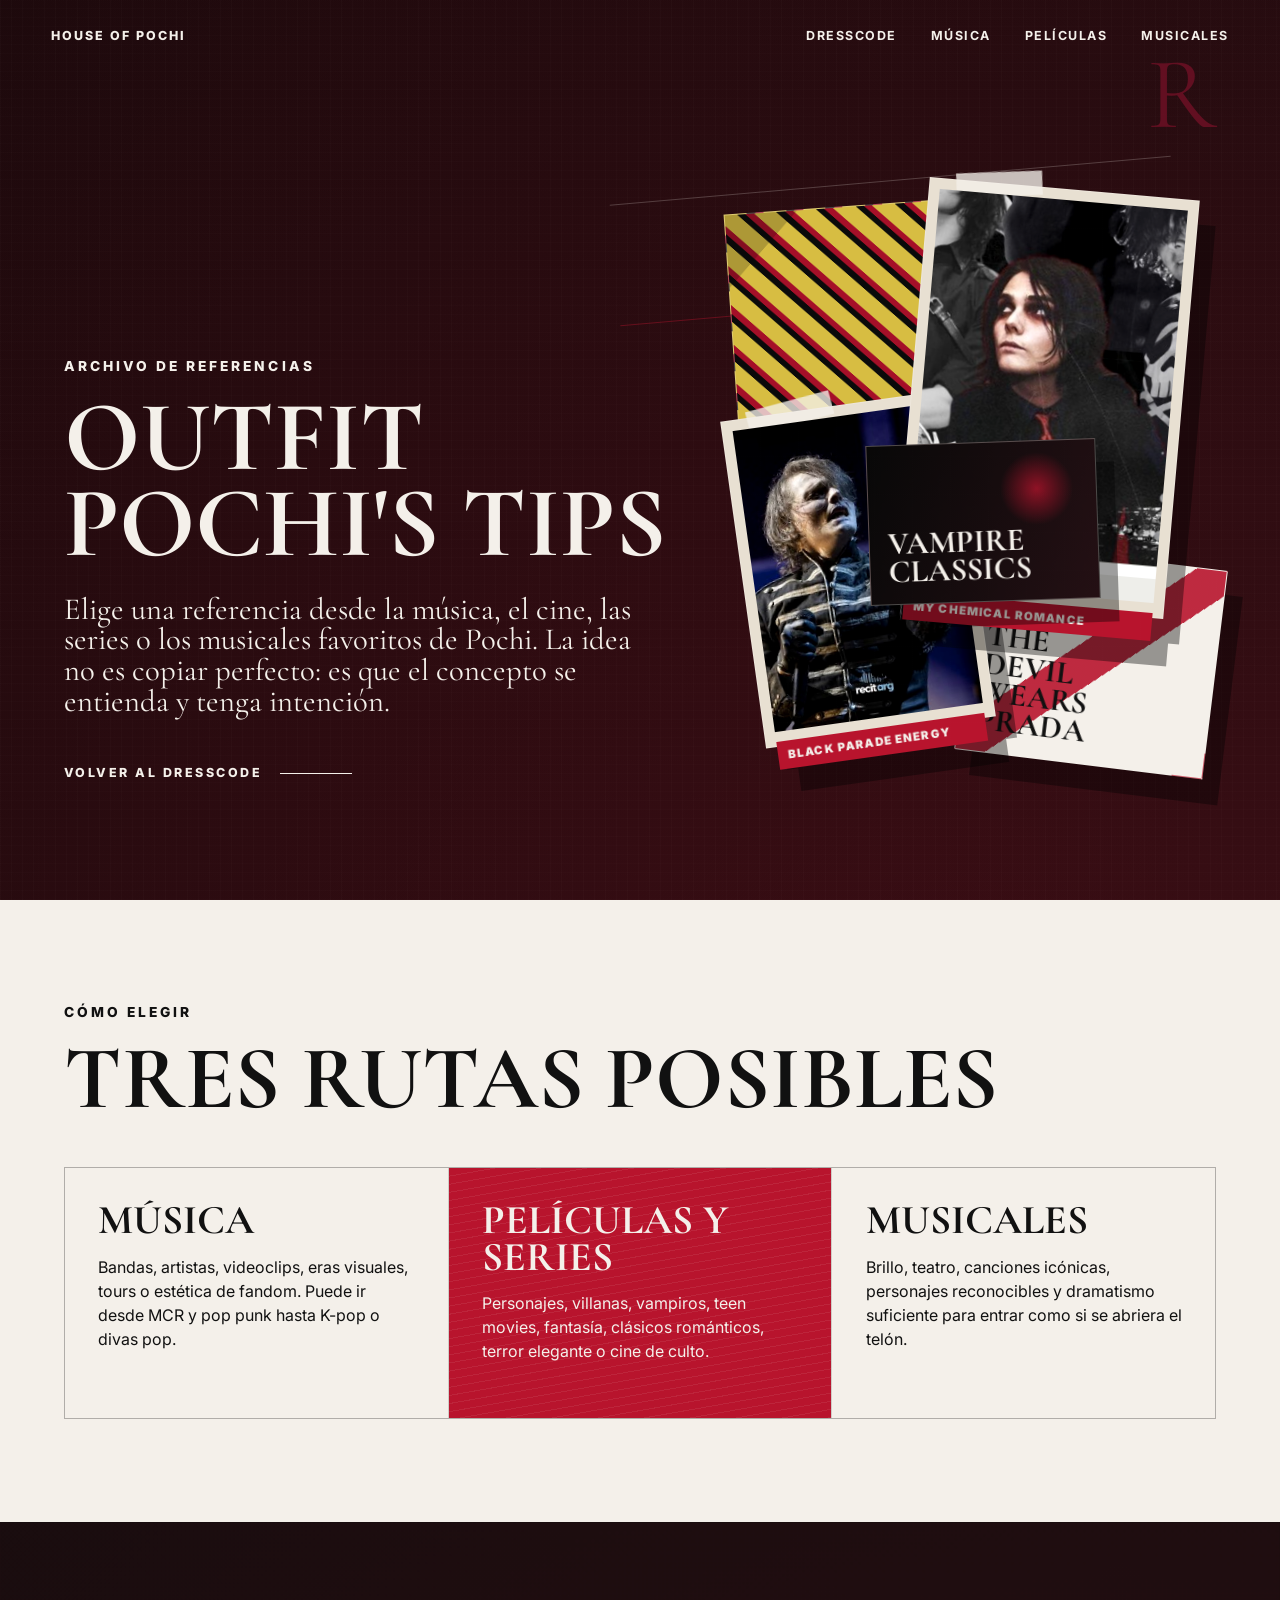
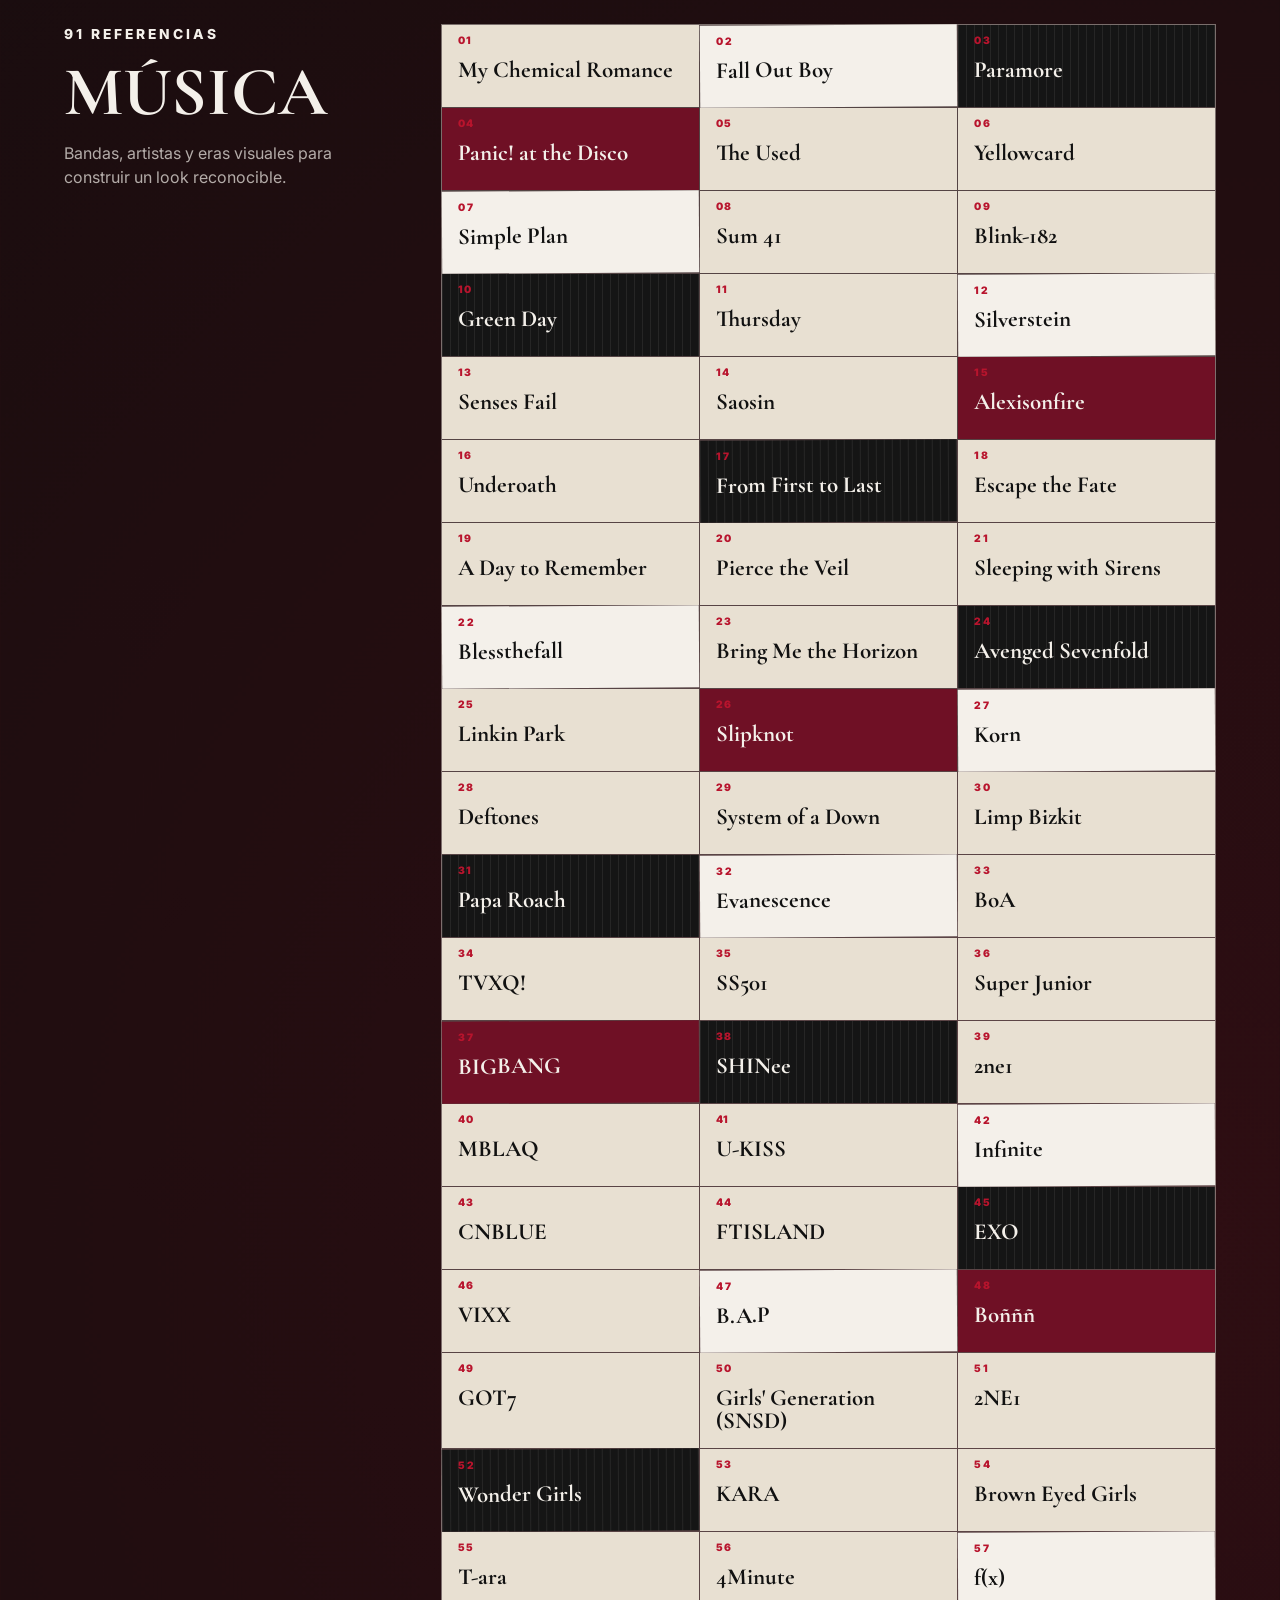
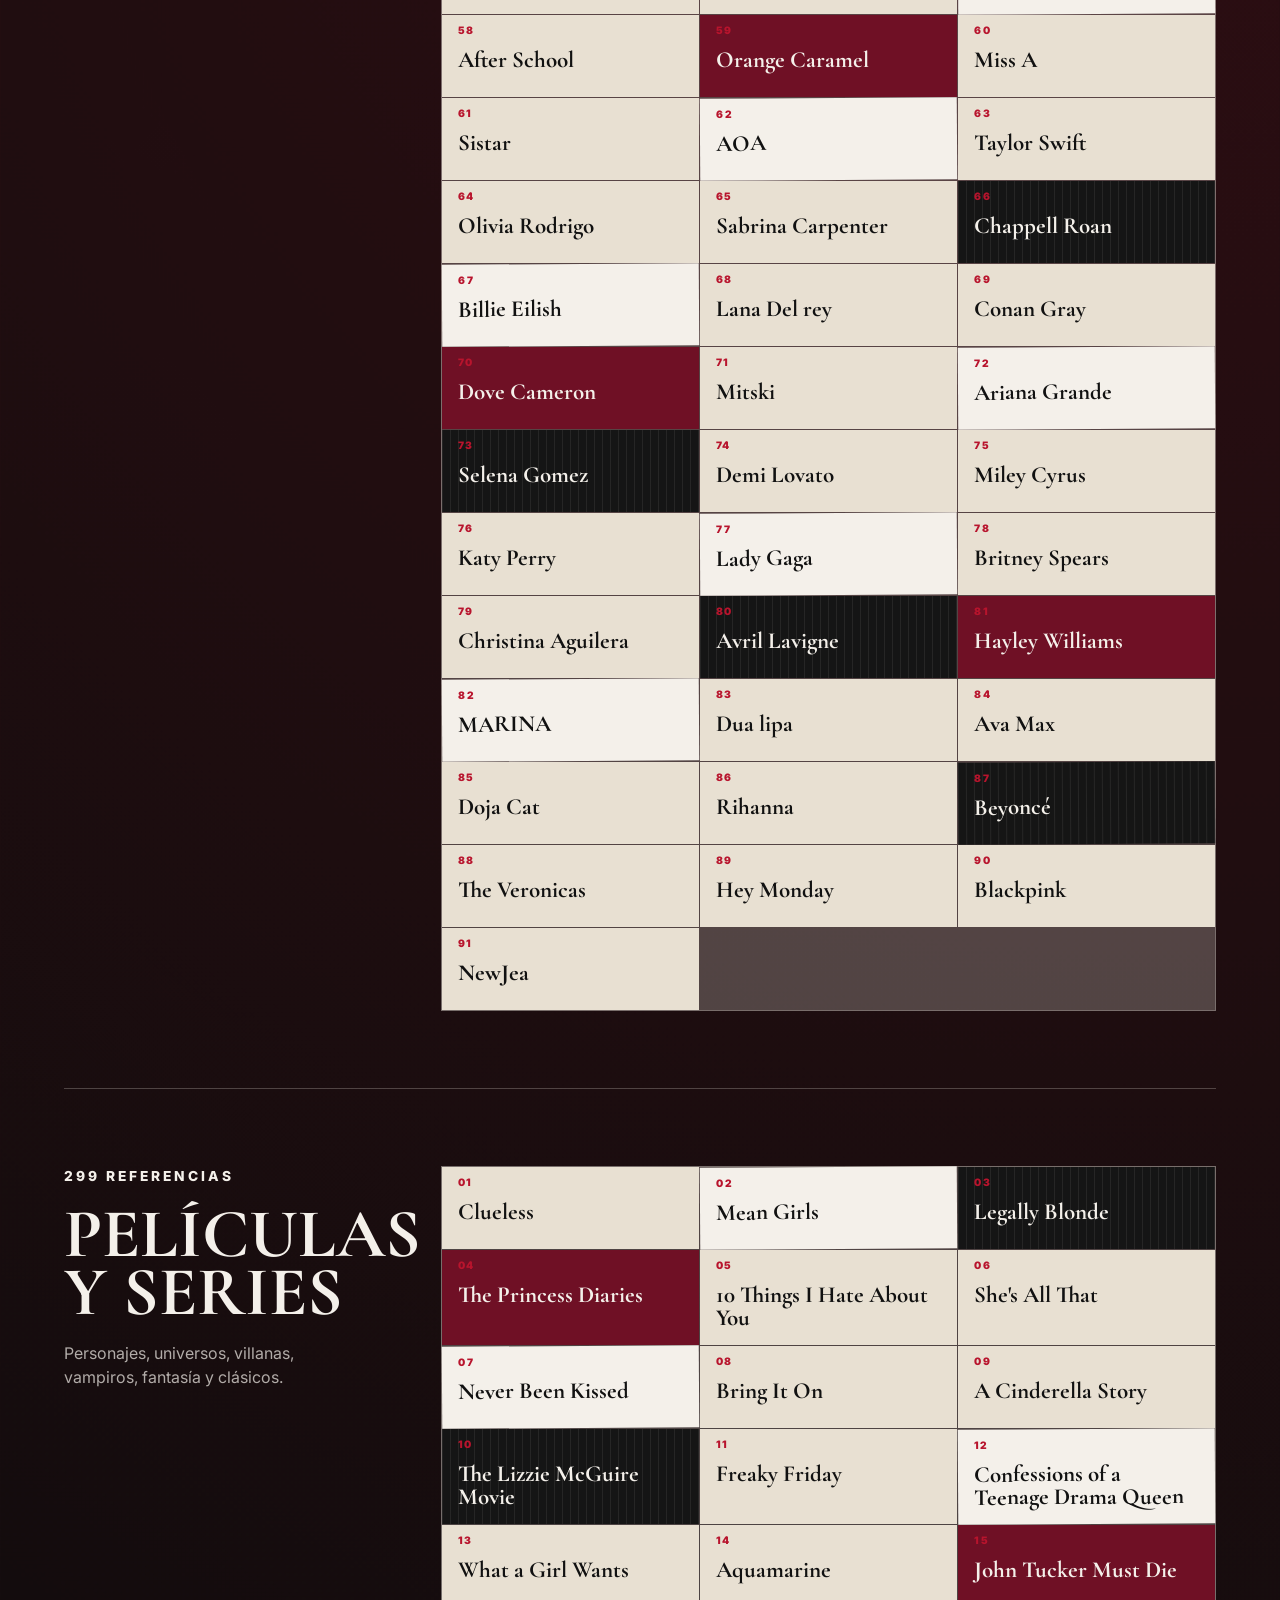
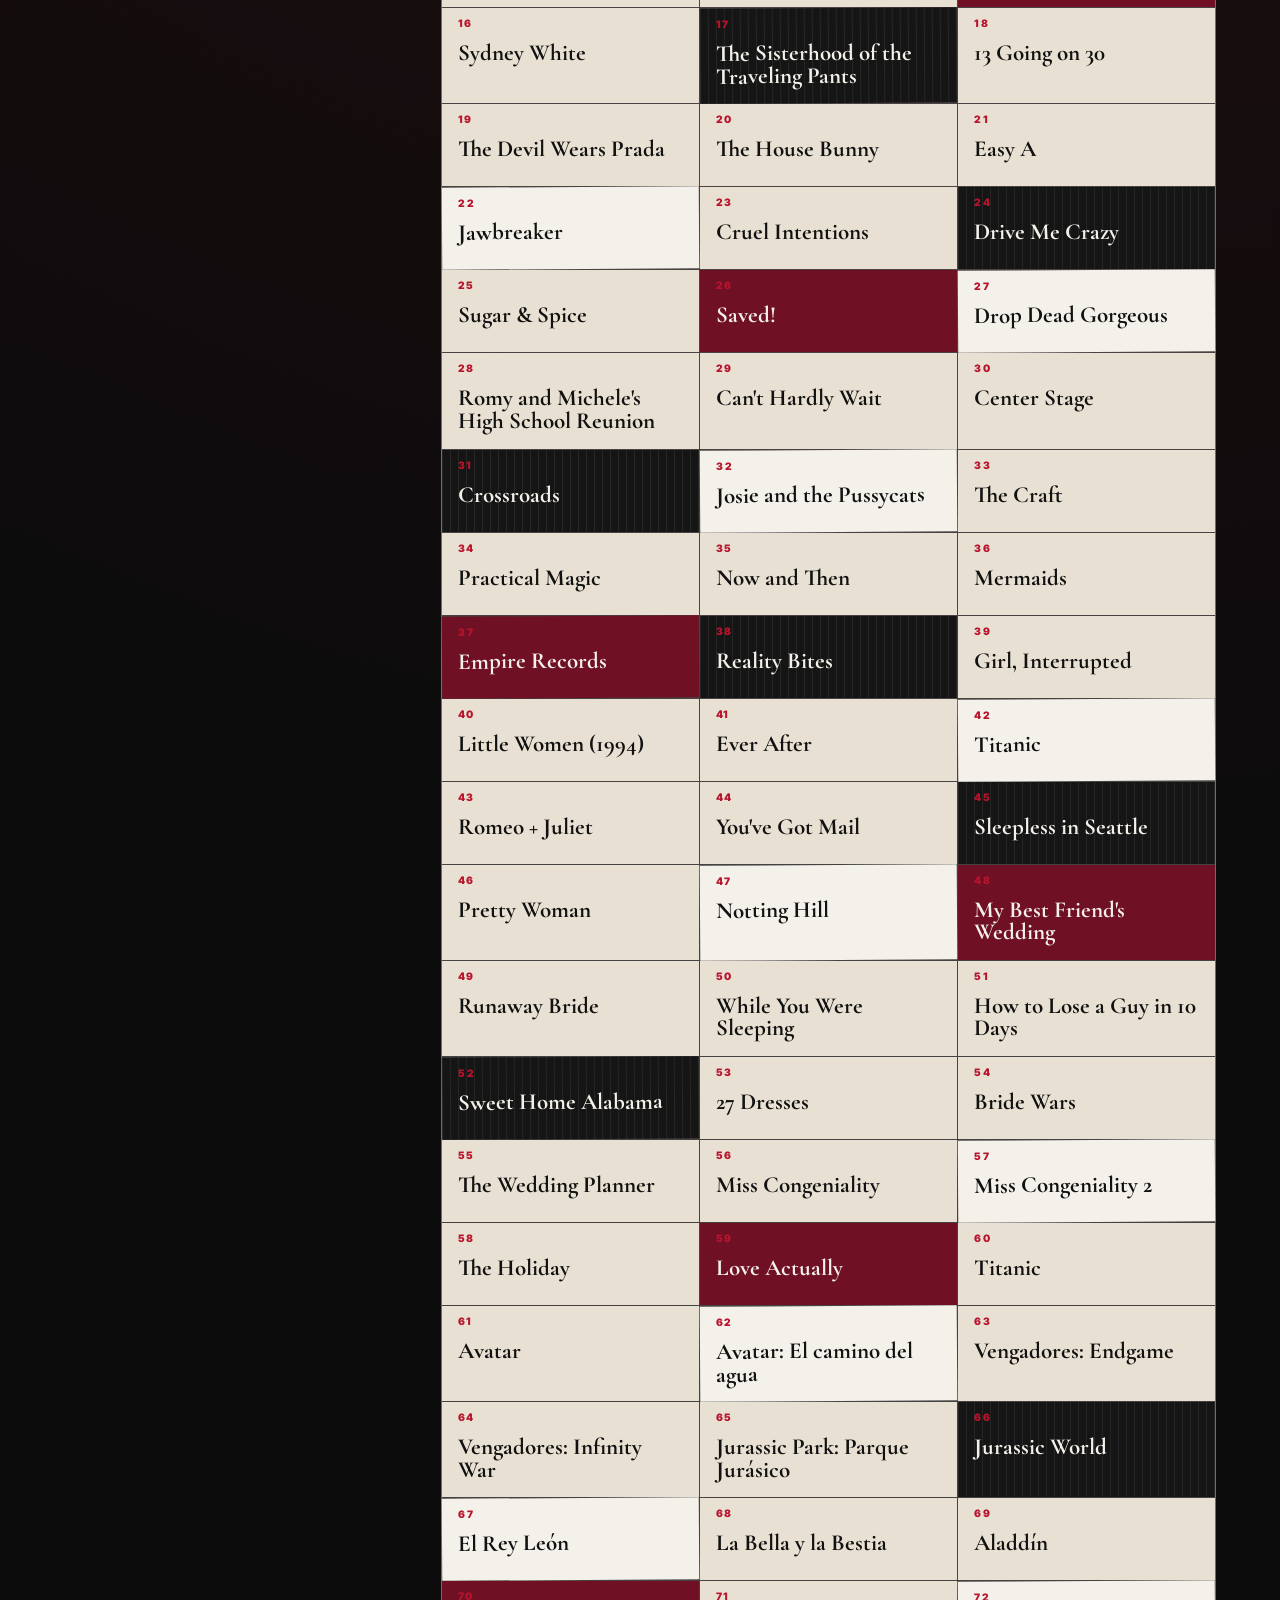
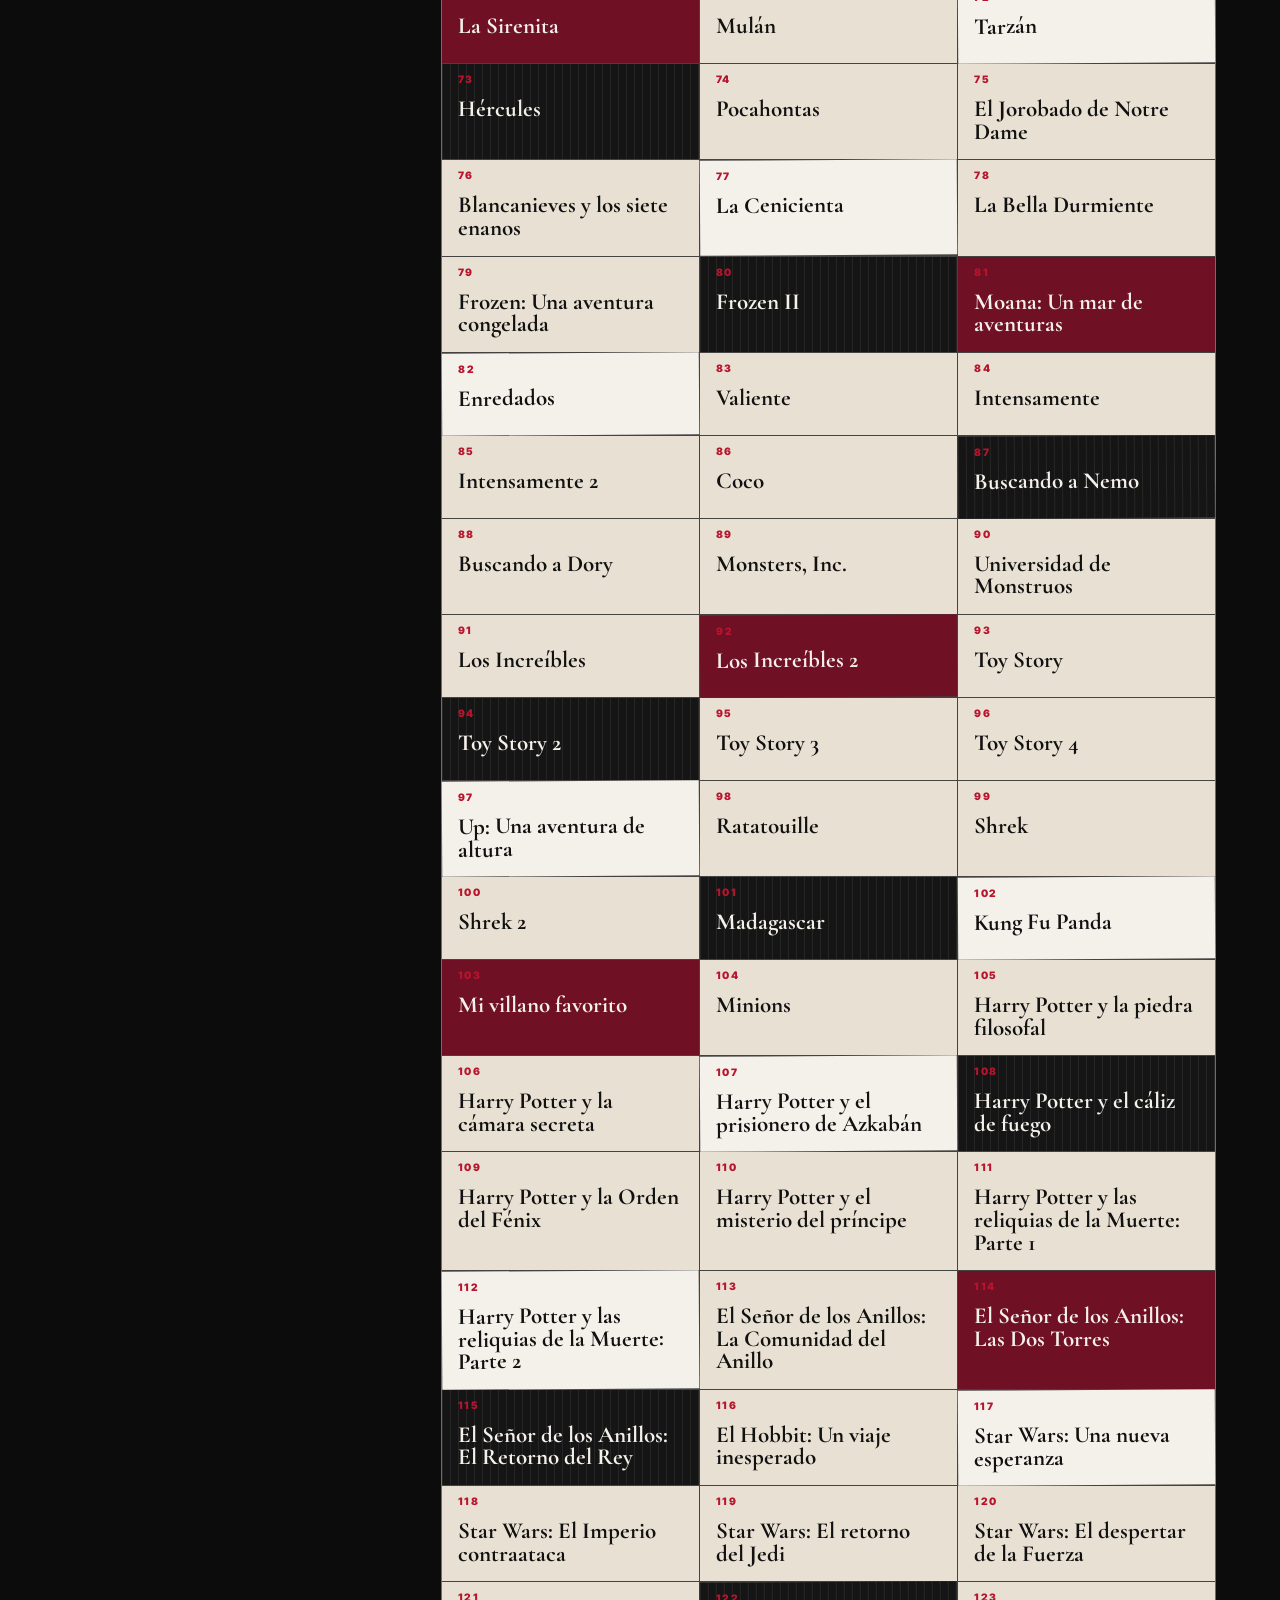
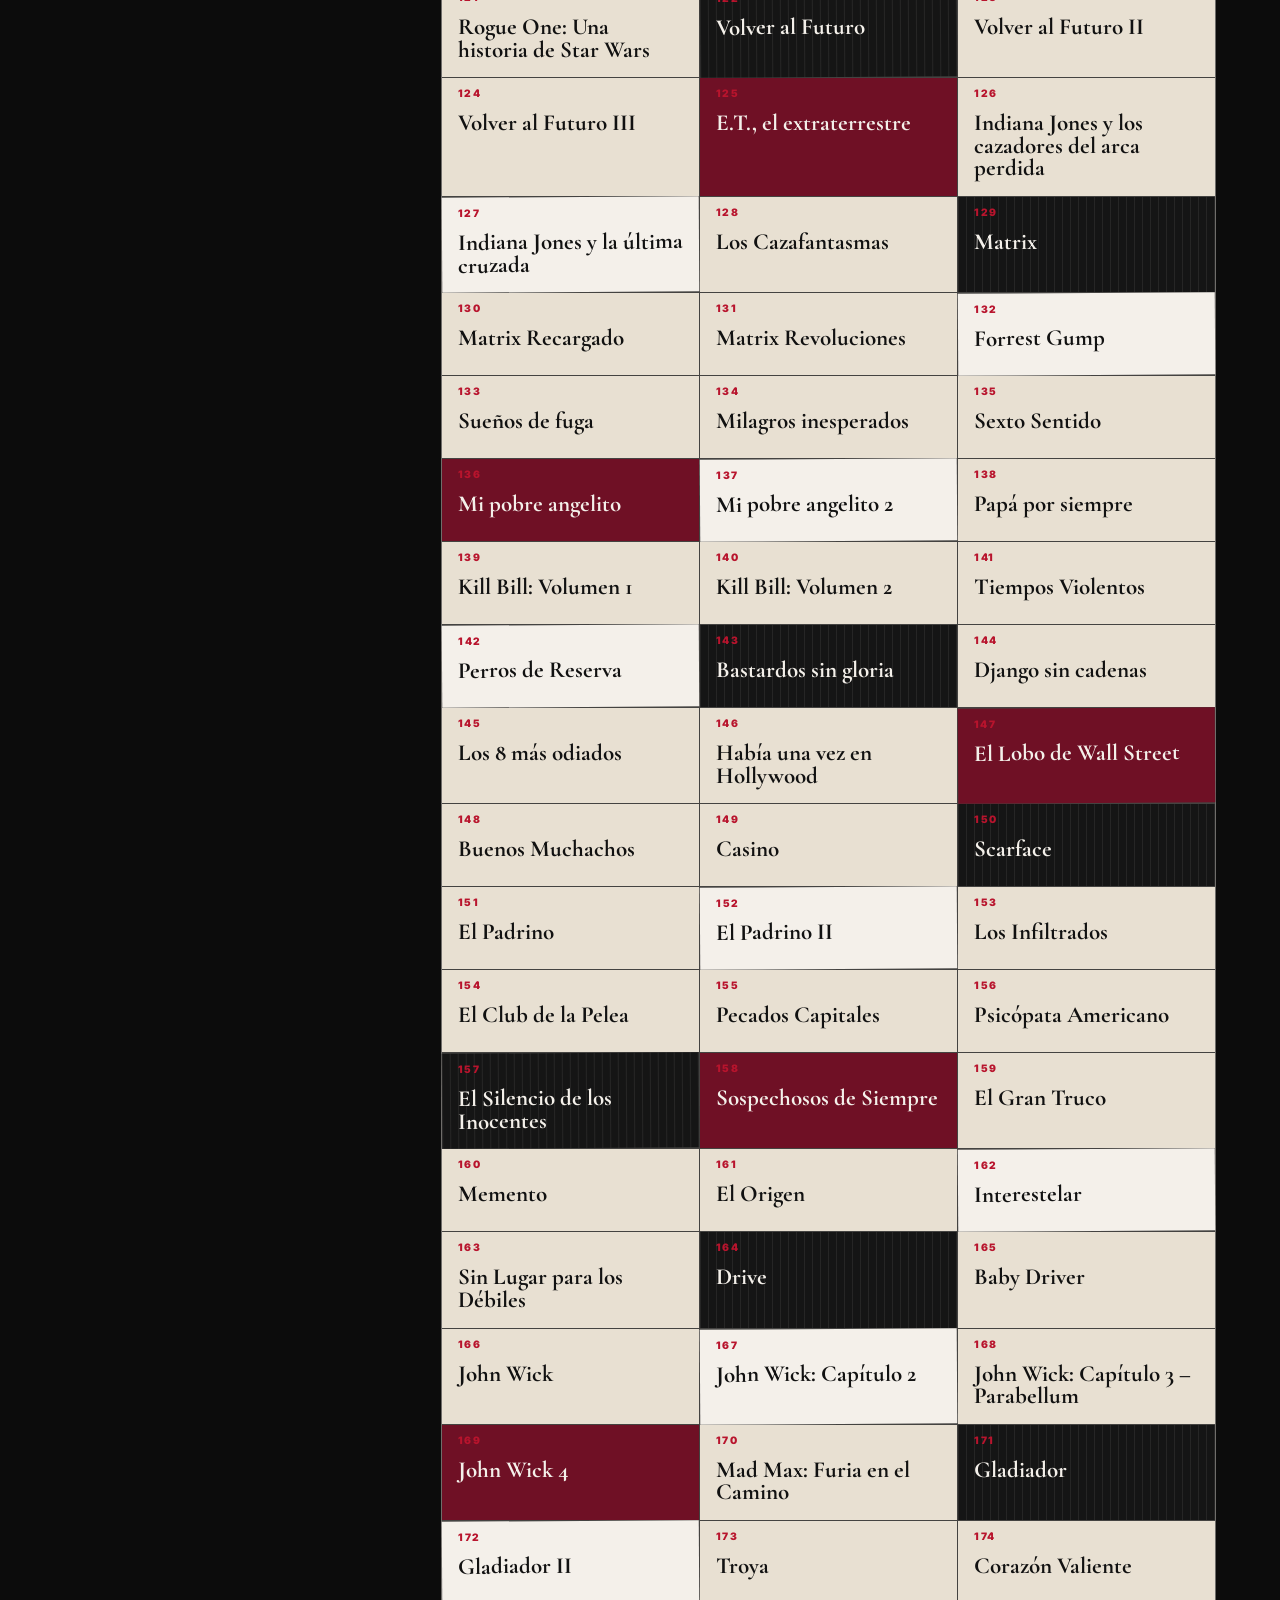
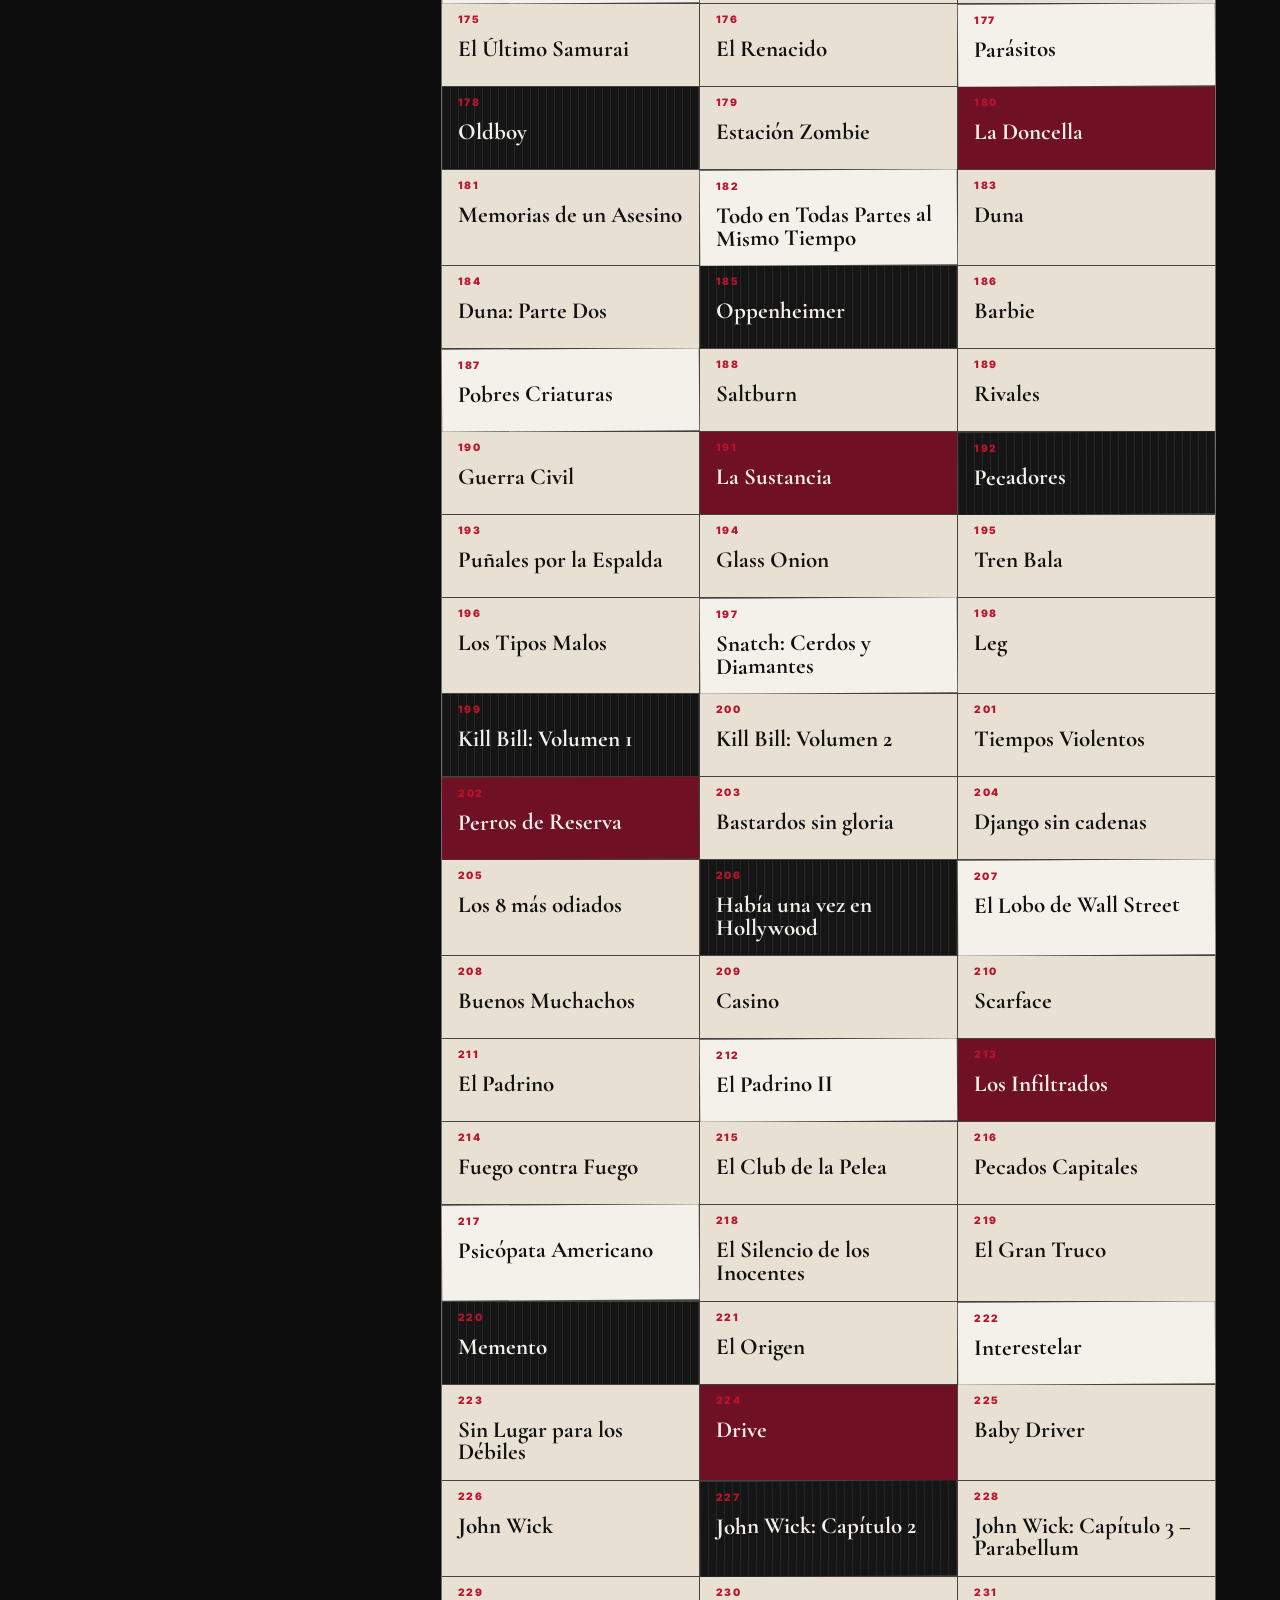
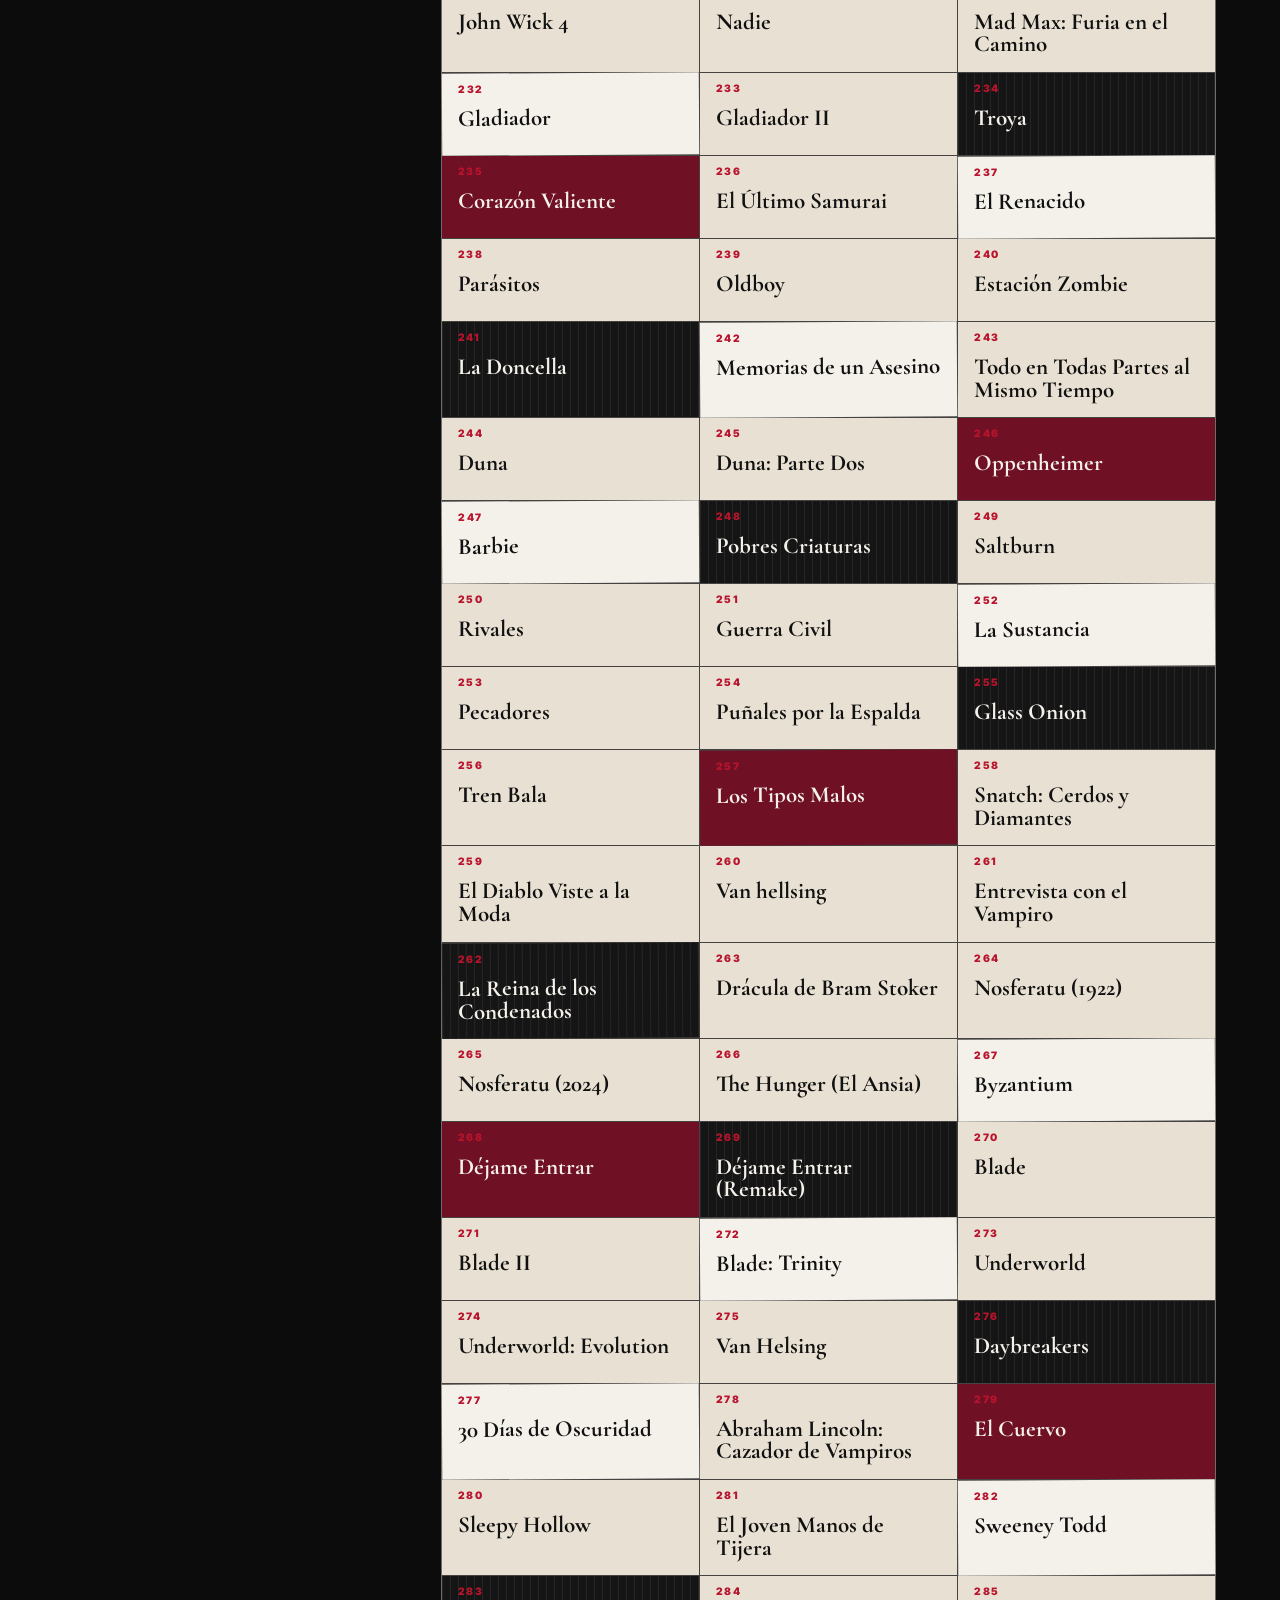
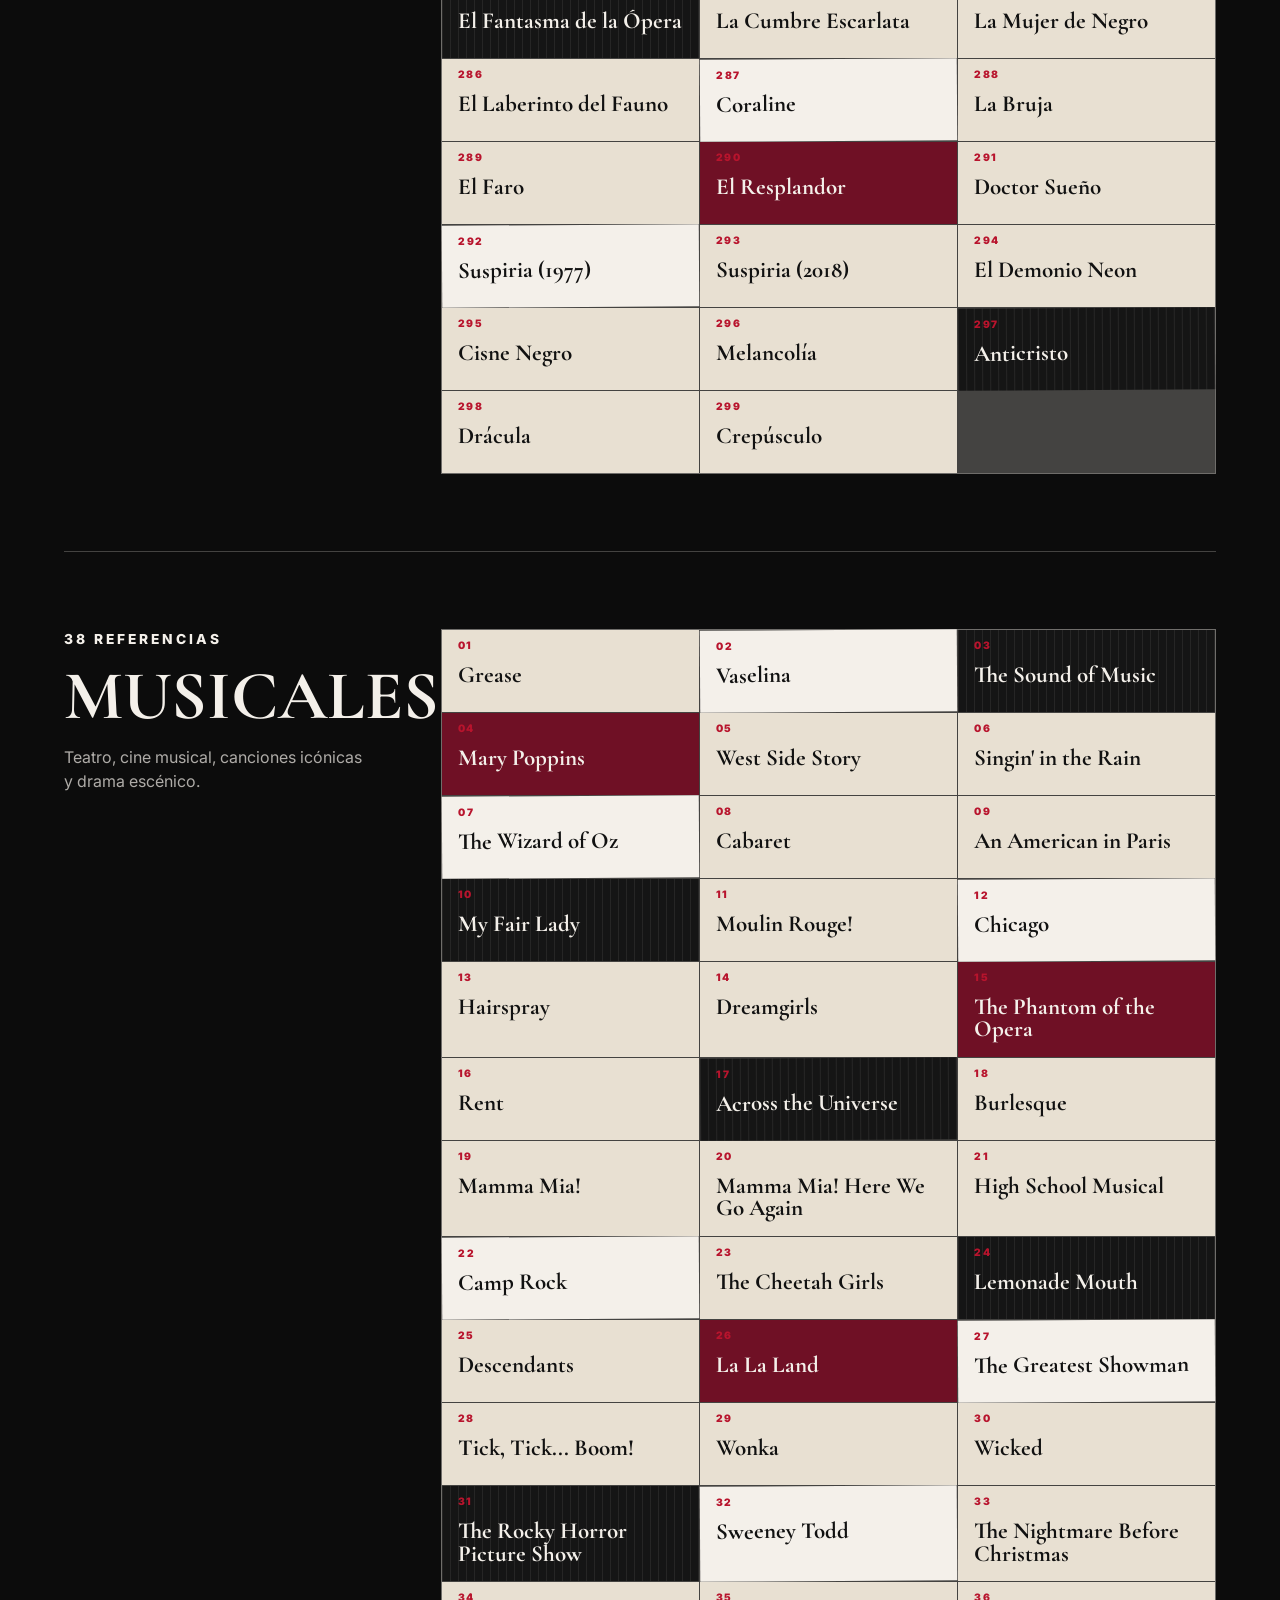
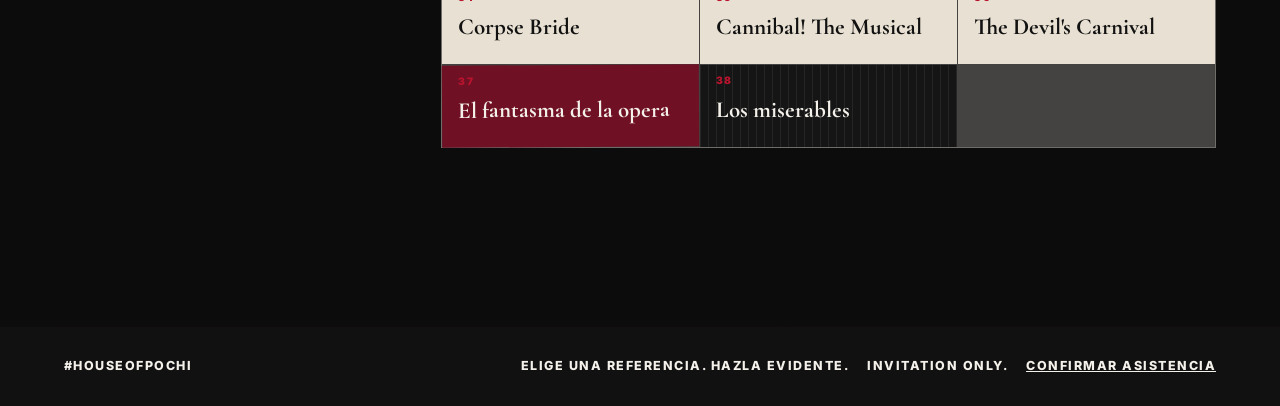
==== commit d411b9d1: "Fix recommendations hero title" ====
--- a/site/recomendaciones.html
+++ b/site/recomendaciones.html
@@ -8,15 +8,15 @@
     <meta property="og:type" content="website">
     <meta property="og:url" content="https://gatitapochi.cl/recomendaciones.html">
     <meta property="og:site_name" content="House of Pochi">
-    <meta property="og:title" content="Recomendaciones de dresscode - House of Pochi">
+    <meta property="og:title" content="Outfit Pochi's tips - House of Pochi">
     <meta property="og:description" content="Música, películas, series y musicales para elegir una referencia de disfraz.">
     <meta property="og:image" content="https://gatitapochi.cl/assets/og-invitation-glam.jpg">
     <meta property="og:image:secure_url" content="https://gatitapochi.cl/assets/og-invitation-glam.jpg">
     <meta name="twitter:card" content="summary_large_image">
-    <meta name="twitter:title" content="Recomendaciones de dresscode - House of Pochi">
+    <meta name="twitter:title" content="Outfit Pochi's tips - House of Pochi">
     <meta name="twitter:description" content="Música, películas, series y musicales para elegir una referencia de disfraz.">
     <meta name="twitter:image" content="https://gatitapochi.cl/assets/og-invitation-glam.jpg">
-    <title>Recomendaciones | House of Pochi</title>
+    <title>Outfit Pochi's tips | House of Pochi</title>
     <link rel="icon" type="image/png" sizes="32x32" href="assets/favicon-32.png?v=20260702-cake-icon">
     <link rel="apple-touch-icon" sizes="180x180" href="assets/apple-touch-icon.png?v=20260702-cake-icon">
     <link rel="preconnect" href="https://fonts.googleapis.com">
@@ -42,7 +42,10 @@
         <div class="section-index">R</div>
         <div class="recommendations-copy">
           <p class="kicker">Archivo de referencias</p>
-          <h1 id="recommendations-title">Recomendaciones de dresscode</h1>
+          <h1 id="recommendations-title">
+            <span>Outfit</span>
+            <span>Pochi's tips</span>
+          </h1>
           <p>Elige una referencia desde la música, el cine, las series o los musicales favoritos de Pochi. La idea no es copiar perfecto: es que el concepto se entienda y tenga intención.</p>
           <a class="enter-link" href="index.html#dress-code">Volver al dresscode</a>
         </div>
--- a/site/styles.css
+++ b/site/styles.css
@@ -1556,16 +1556,21 @@
 }
 
 .recommendations-copy h1 {
-  max-width: 10ch;
+  max-width: 12.5ch;
   margin: 0;
   font-family: var(--font-serif);
-  font-size: clamp(4.2rem, 9vw, 10.5rem);
+  font-size: clamp(4rem, 7.8vw, 8.9rem);
   font-weight: 700;
-  line-height: 0.82;
+  line-height: 0.86;
   text-transform: uppercase;
   overflow-wrap: normal;
   word-break: normal;
   hyphens: manual;
+}
+
+.recommendations-copy h1 span {
+  display: block;
+  white-space: nowrap;
 }
 
 .recommendations-copy > p:not(.kicker) {
@@ -1889,6 +1894,133 @@
   color: rgba(244, 240, 234, 0.76);
 }
 
+.gift-popup {
+  width: min(680px, calc(100vw - 28px));
+  max-height: min(88svh, 700px);
+  padding: 0;
+  overflow: auto;
+  color: var(--color-paper);
+  background: transparent;
+  border: 0;
+}
+
+.gift-popup::backdrop {
+  background:
+    radial-gradient(circle at 70% 30%, rgba(184, 20, 45, 0.26), transparent 28%),
+    rgba(5, 5, 5, 0.82);
+  backdrop-filter: blur(7px);
+}
+
+.gift-popup-inner {
+  position: relative;
+  padding: clamp(24px, 4vw, 42px);
+  overflow: hidden;
+  background:
+    linear-gradient(135deg, rgba(244, 240, 234, 0.05) 0 18%, transparent 18%),
+    repeating-linear-gradient(90deg, rgba(244, 240, 234, 0.05) 0 1px, transparent 1px 10px),
+    linear-gradient(120deg, #0b0b0b 0%, #1d1113 58%, #090909 100%);
+  border: 1px solid rgba(244, 240, 234, 0.28);
+  box-shadow:
+    12px 12px 0 rgba(184, 20, 45, 0.68),
+    22px 22px 0 rgba(0, 0, 0, 0.42);
+}
+
+.gift-popup-inner::before,
+.gift-popup-inner::after {
+  position: absolute;
+  pointer-events: none;
+  content: "";
+}
+
+.gift-popup-inner::before {
+  top: 26px;
+  right: -42px;
+  width: 190px;
+  height: 42px;
+  background:
+    repeating-linear-gradient(-8deg, rgba(244, 240, 234, 0.22) 0 2px, transparent 2px 10px),
+    rgba(244, 240, 234, 0.06);
+  transform: rotate(-11deg);
+}
+
+.gift-popup-inner::after {
+  left: -18px;
+  bottom: 34px;
+  width: 180px;
+  height: 46px;
+  background: var(--color-blood);
+  clip-path: polygon(0 16%, 12% 0, 32% 18%, 55% 0, 82% 14%, 100% 6%, 92% 100%, 8% 86%);
+  opacity: 0.88;
+  transform: rotate(5deg);
+}
+
+.gift-popup h2 {
+  position: relative;
+  z-index: 1;
+  max-width: 9ch;
+  margin: 0 0 18px;
+  font-family: var(--font-serif);
+  font-size: clamp(3rem, 6vw, 5.6rem);
+  font-weight: 700;
+  line-height: 0.82;
+  text-transform: uppercase;
+  overflow-wrap: normal;
+  word-break: normal;
+  hyphens: manual;
+}
+
+.gift-popup blockquote {
+  position: relative;
+  z-index: 1;
+  margin: 0;
+  padding: clamp(16px, 2.4vw, 24px);
+  color: var(--color-xerox);
+  background: var(--color-newsprint);
+  box-shadow:
+    9px 9px 0 rgba(184, 20, 45, 0.66),
+    16px 16px 0 rgba(0, 0, 0, 0.32);
+  font-family: var(--font-serif);
+  font-size: clamp(1.25rem, 2.55vw, 2.2rem);
+  font-weight: 700;
+  line-height: 1.02;
+  transform: rotate(-1.2deg);
+}
+
+.gift-popup-note {
+  position: relative;
+  z-index: 1;
+  margin: 24px 0 16px;
+  color: rgba(244, 240, 234, 0.72);
+  font-size: 0.78rem;
+  font-weight: 900;
+  letter-spacing: 0.16em;
+  text-transform: uppercase;
+}
+
+.gift-popup-close {
+  position: absolute;
+  top: 14px;
+  right: 14px;
+  z-index: 3;
+  display: grid;
+  width: 44px;
+  height: 44px;
+  place-items: center;
+  color: var(--color-paper);
+  background: var(--color-blood);
+  border: 1px solid rgba(244, 240, 234, 0.36);
+  border-radius: 0;
+  cursor: pointer;
+  font-size: 1.8rem;
+  line-height: 1;
+}
+
+.gift-popup .button-primary {
+  position: relative;
+  z-index: 1;
+  border-color: var(--color-paper);
+}
+
 .reveal,
 .reveal-text > * {
   opacity: 0;
@@ -2282,12 +2414,45 @@
     width: 100%;
   }
 
+  .gift-popup {
+    width: min(calc(100vw - 24px), 520px);
+    max-height: 84svh;
+  }
+
+  .gift-popup-inner {
+    padding: 22px 16px 18px;
+    box-shadow:
+      6px 6px 0 rgba(184, 20, 45, 0.68),
+      10px 10px 0 rgba(0, 0, 0, 0.42);
+  }
+
+  .gift-popup h2 {
+    max-width: 8ch;
+    padding-right: 48px;
+    margin-bottom: 14px;
+    font-size: clamp(2.55rem, 13vw, 3.8rem);
+    line-height: 0.86;
+  }
+
+  .gift-popup blockquote {
+    padding: 14px;
+    font-size: clamp(1.1rem, 5.7vw, 1.55rem);
+    line-height: 1.04;
+  }
+
+  .gift-popup-note {
+    margin-top: 22px;
+    font-size: 0.68rem;
+  }
+
   .recommendations-header nav {
     display: none;
   }
 
   .recommendations-copy h1 {
-    font-size: clamp(3rem, 14vw, 4.8rem);
+    max-width: 100%;
+    font-size: clamp(2.85rem, 12.4vw, 4.25rem);
+    line-height: 0.9;
   }
 
   .recommendations-copy > p:not(.kicker) {
@@ -2393,6 +2558,10 @@
 
   .reference-collage {
     min-height: 500px;
+  }
+
+  .recommendations-copy h1 {
+    font-size: clamp(2.55rem, 11.4vw, 3.55rem);
   }
 
   .reference-mcr {
